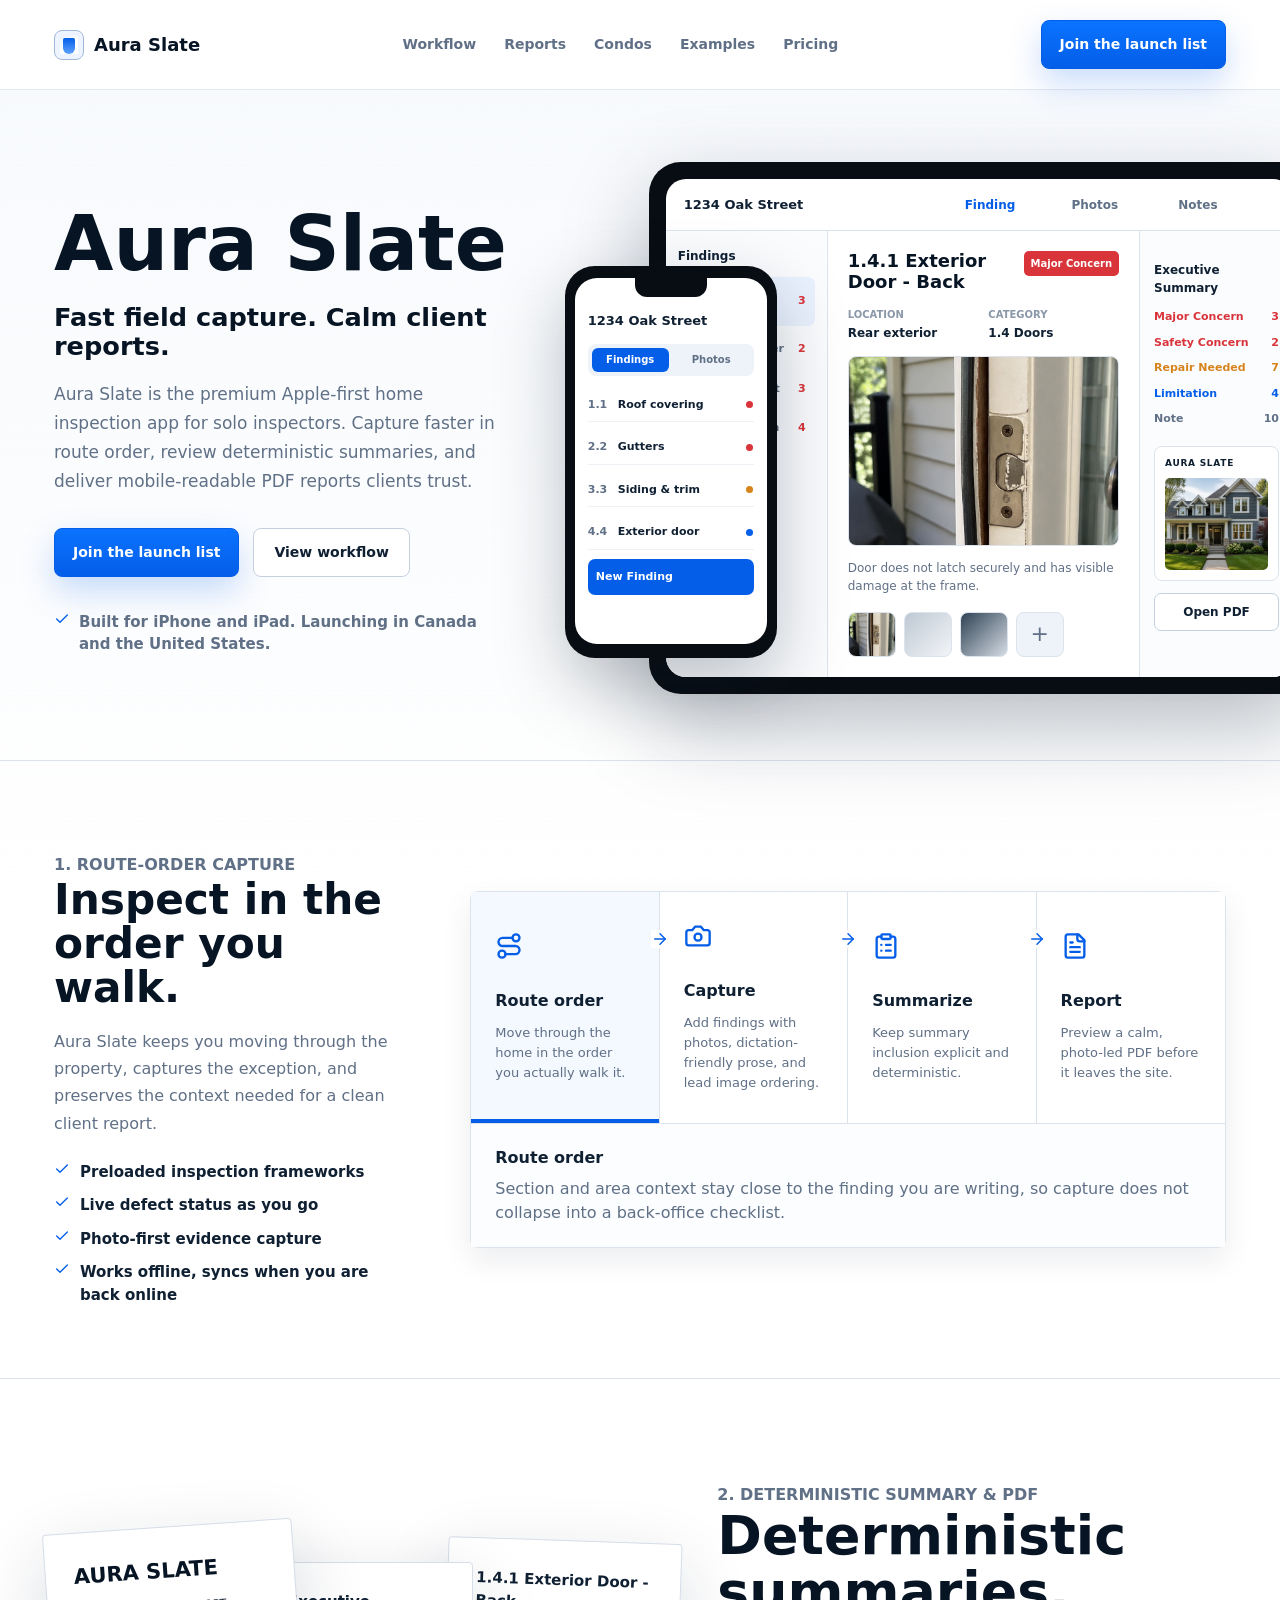
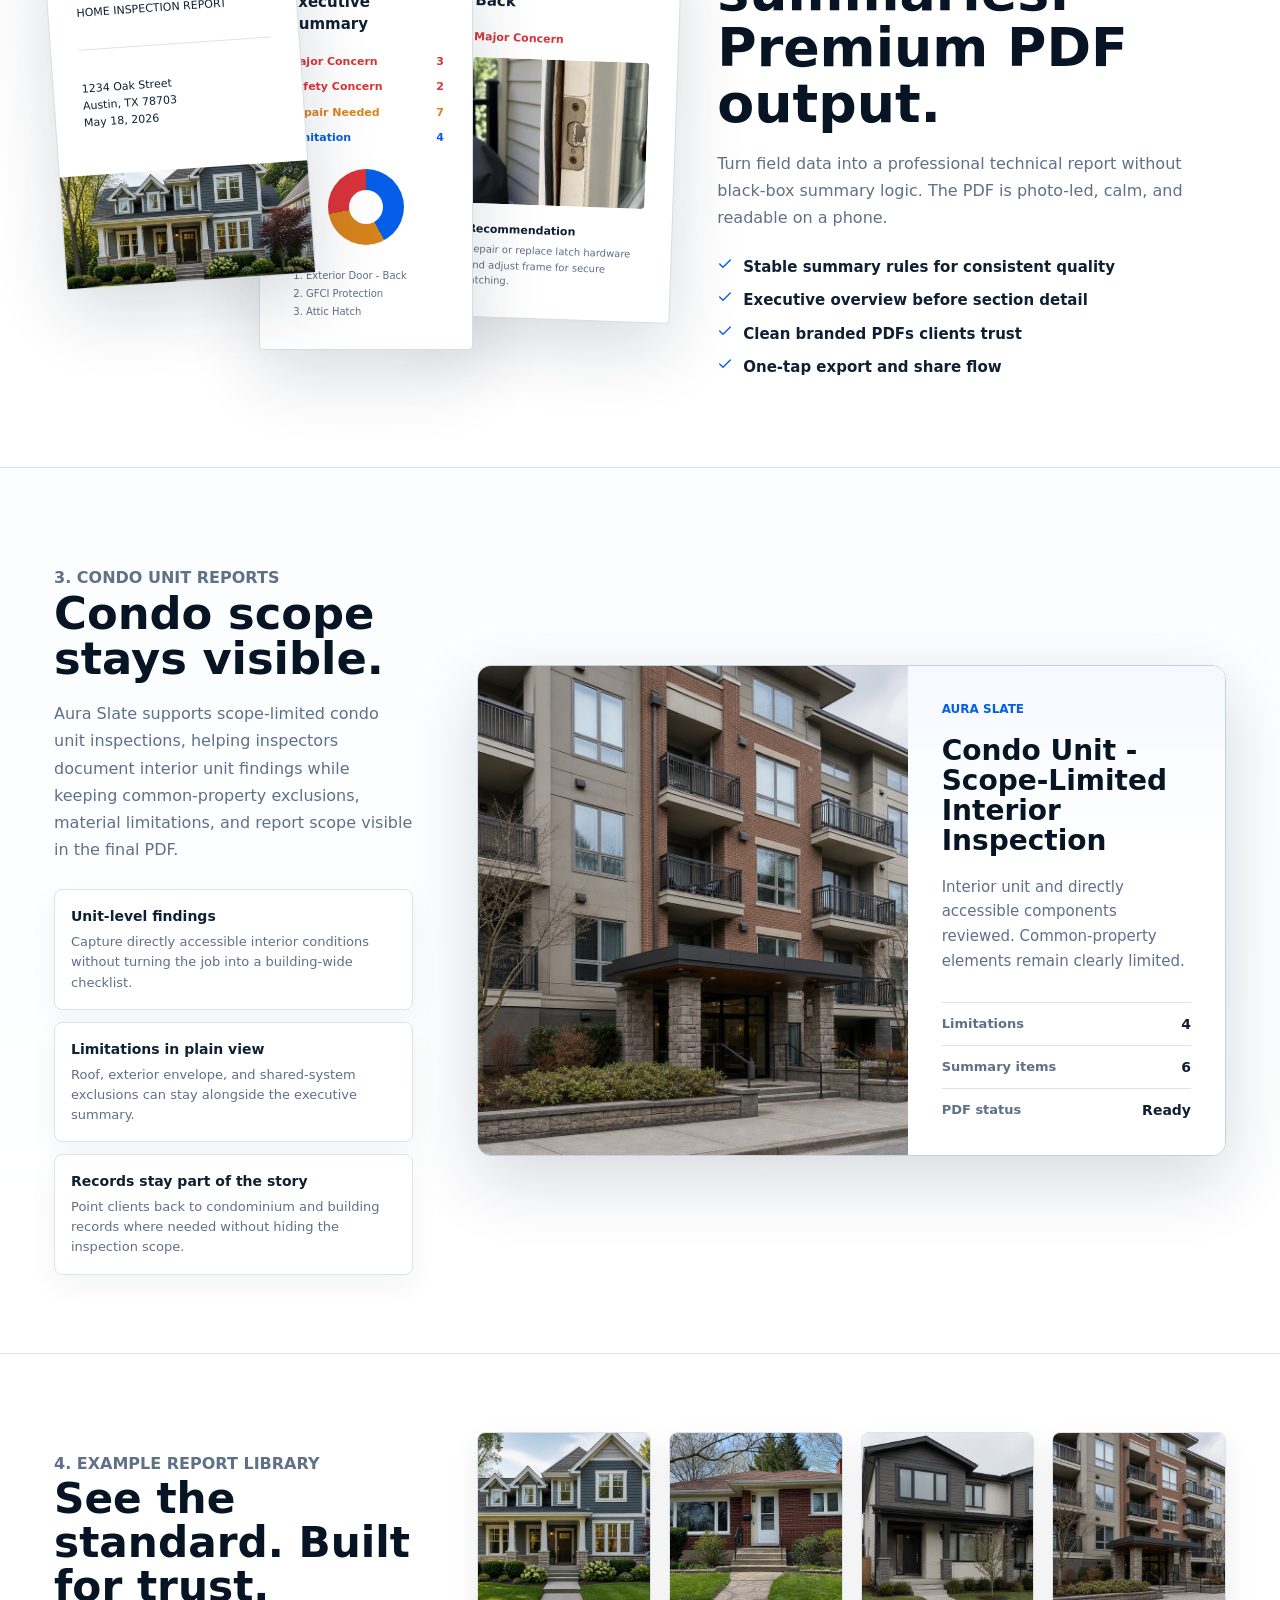
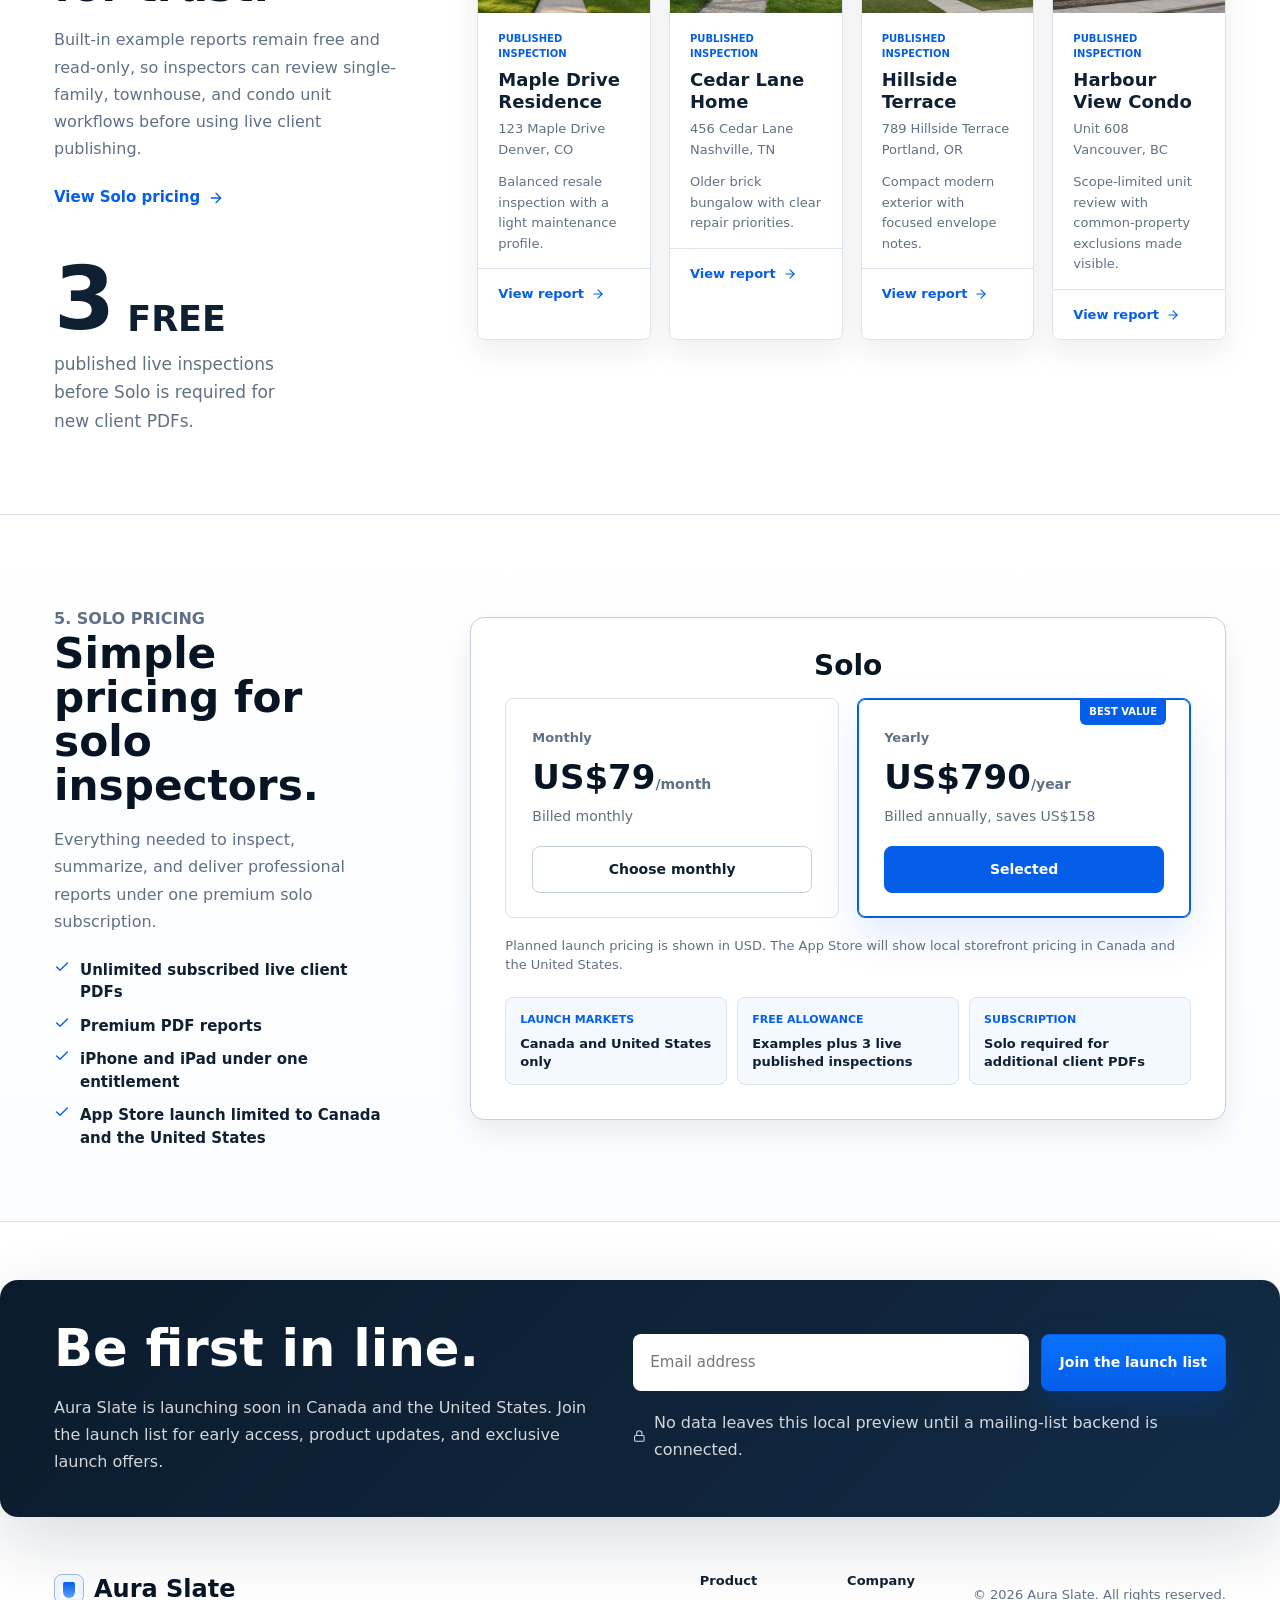
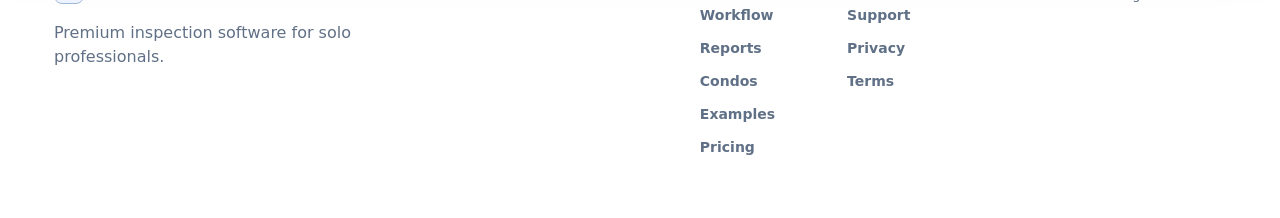
==== index.html @ 469e5887 "feat(site): publish Aura Slate public pages - Publish the product landing page and public support, p" ====
<!doctype html>
<html lang="en">
  <head>
    <meta charset="UTF-8" />
    <meta name="viewport" content="width=device-width, initial-scale=1.0" />
    <meta
      name="description"
      content="Aura Slate is an Apple-first home inspection app for fast field capture, deterministic summaries, and premium client PDF reports."
    />
    <link rel="icon" type="image/svg+xml" href="./favicon.svg" />
    <title>Aura Slate | Field Capture and Client Reports</title>
    <script type="module" crossorigin src="./assets/index-DC9SUpi2.js"></script>
    <link rel="stylesheet" crossorigin href="./assets/index-CE8xhYiS.css">
  </head>
  <body>
    <div id="root"></div>
  </body>
</html>
---- assets/index-CE8xhYiS.css ----
:root{color-scheme:light;--ink: #102033;--ink-strong: #061424;--muted: #607086;--quiet: #8a97a8;--line: #dce3ed;--line-strong: #c5d0df;--paper: #ffffff;--paper-soft: #f8fafc;--paper-blue: #f4f8ff;--blue: #045ee8;--blue-dark: #034bb9;--red: #d9343a;--amber: #d7831c;--green: #1f8d5a;--shadow-sm: 0 12px 30px rgba(13, 31, 54, .08);--shadow-md: 0 24px 70px rgba(13, 31, 54, .16);--radius-sm: 8px;--radius-md: 14px;--radius-lg: 22px;--max: 1280px}*{box-sizing:border-box}html{scroll-behavior:smooth}body{margin:0;background:var(--paper);color:var(--ink);font-family:Inter,ui-sans-serif,system-ui,-apple-system,BlinkMacSystemFont,Segoe UI,sans-serif;font-size:16px;line-height:1.5;letter-spacing:0}button,input{font:inherit;letter-spacing:0}button{cursor:pointer}img{display:block;max-width:100%}.site-shell{min-height:100vh;overflow-x:hidden}.site-header{position:sticky;top:0;z-index:20;display:grid;grid-template-columns:auto 1fr auto;align-items:center;gap:28px;max-width:var(--max);margin:0 auto;padding:20px clamp(20px,5vw,54px);background:#ffffffeb;border-bottom:1px solid rgba(220,227,237,.8);-webkit-backdrop-filter:blur(18px);backdrop-filter:blur(18px)}.brand-lockup{display:inline-flex;align-items:center;gap:10px;color:var(--ink-strong);font-size:18px;font-weight:760;text-decoration:none;white-space:nowrap}.brand-mark{position:relative;display:inline-grid;width:30px;height:30px;place-items:center;border:1px solid #9fb7d8;border-radius:8px;background:linear-gradient(140deg,#045ee824,#fff0 52%),var(--paper);box-shadow:inset 0 0 0 5px #edf4ff}.brand-mark span{width:12px;height:16px;border-radius:2px 2px 7px 7px;background:linear-gradient(180deg,var(--blue),#5ea1ff);transform:translateY(1px)}.desktop-nav{display:flex;justify-content:center;gap:4px}.desktop-nav button,.footer-links button,.footer-links a{border:0;background:transparent;color:var(--muted);font-size:14px;font-weight:650;padding:10px 12px;text-decoration:none}.desktop-nav button:hover,.footer-links button:hover,.footer-links a:hover{color:var(--blue)}.header-cta,.primary-button,.launch-form button{border:1px solid var(--blue);border-radius:8px;background:linear-gradient(180deg,#0a73ff,var(--blue));color:#fff;font-size:14px;font-weight:760;padding:13px 18px;box-shadow:0 14px 34px #045ee838}.header-cta:hover,.primary-button:hover,.launch-form button:hover{background:linear-gradient(180deg,#0869ed,var(--blue-dark))}.mobile-menu-button{display:none;align-items:center;justify-content:center;width:42px;height:42px;border:1px solid var(--line);border-radius:8px;background:var(--paper);color:var(--ink)}.mobile-nav{position:sticky;top:76px;z-index:19;display:none;padding:10px 20px 18px;background:#fffffff5;border-bottom:1px solid var(--line);-webkit-backdrop-filter:blur(18px);backdrop-filter:blur(18px)}.mobile-nav button{display:flex;width:100%;align-items:center;justify-content:space-between;border:0;background:transparent;color:var(--ink);font-size:16px;font-weight:700;padding:14px 4px}main{background:linear-gradient(180deg,#f5f8fccc,#fff0 18%),var(--paper)}.hero-section{display:grid;grid-template-columns:minmax(0,.82fr) minmax(520px,1.18fr);align-items:center;gap:clamp(28px,4vw,64px);min-height:auto;max-width:var(--max);margin:0 auto;padding:clamp(48px,6vw,72px) clamp(20px,5vw,54px) 58px;border-bottom:1px solid var(--line)}.hero-copy h1{margin:0;color:var(--ink-strong);font-size:clamp(64px,6vw,108px);line-height:.95;font-weight:800}.hero-line{margin:22px 0 0;color:var(--ink-strong);font-size:clamp(22px,2vw,32px);line-height:1.12;font-weight:720}.hero-body{max-width:560px;margin:20px 0 0;color:var(--muted);font-size:clamp(17px,1.25vw,19px);line-height:1.7}.hero-actions{display:flex;flex-wrap:wrap;gap:14px;margin:32px 0 0}.secondary-button{border:1px solid var(--line-strong);border-radius:8px;background:var(--paper);color:var(--ink);font-size:14px;font-weight:760;padding:13px 20px}.secondary-button:hover{border-color:var(--blue);color:var(--blue)}.support-line{display:flex;align-items:flex-start;gap:9px;margin:34px 0 0;color:var(--muted);font-size:15px;font-weight:650}.support-line svg,.check-list svg{color:var(--blue);flex:0 0 auto}.device-stage{position:relative;min-height:540px}.tablet-frame{position:absolute;inset:0 0 auto 84px;width:min(720px,100%);padding:17px;border-radius:32px;background:#080d13;box-shadow:0 32px 86px #07162747}.tablet-screen{height:498px;overflow:hidden;border-radius:20px;background:var(--paper)}.tablet-toolbar{display:grid;grid-template-columns:1.4fr repeat(3,.5fr);align-items:center;gap:10px;height:52px;padding:0 18px;border-bottom:1px solid var(--line);color:var(--muted);font-size:12px;font-weight:700}.tablet-toolbar strong{color:var(--ink);font-size:13px}.tablet-toolbar span:first-of-type{color:var(--blue)}.tablet-grid{display:grid;grid-template-columns:162px minmax(0,1fr) 154px;min-height:446px}.tablet-sidebar{padding:16px 12px;border-right:1px solid var(--line);background:#fbfcfe}.tablet-sidebar>span,.summary-pane h3{display:block;margin-bottom:12px;color:var(--ink);font-size:12px;font-weight:800}.tablet-sidebar p{display:flex;align-items:center;justify-content:space-between;gap:8px;min-height:32px;margin:0 0 7px;padding:8px 9px;border-radius:7px;color:var(--muted);font-size:11px;font-weight:650}.tablet-sidebar p span{color:var(--red);font-size:11px}.tablet-sidebar .is-current{background:#eaf2ff;color:var(--blue)}.finding-pane{padding:20px}.finding-header{display:flex;align-items:flex-start;justify-content:space-between;gap:12px;margin-bottom:14px}.finding-header h2{margin:0;color:var(--ink-strong);font-size:18px;line-height:1.16}.finding-header span{border-radius:5px;background:var(--red);color:#fff;font-size:10px;font-weight:800;padding:5px 7px;white-space:nowrap}.finding-pane dl{display:grid;grid-template-columns:repeat(2,1fr);gap:10px;margin:0 0 14px}.finding-pane dt{color:var(--quiet);font-size:10px;font-weight:750;text-transform:uppercase}.finding-pane dd{margin:2px 0 0;color:var(--ink);font-size:12px;font-weight:650}.finding-pane img{width:100%;height:190px;object-fit:cover;object-position:52% 45%;border-radius:8px;border:1px solid var(--line)}.finding-pane>p{margin:13px 0 0;color:var(--muted);font-size:12px;line-height:1.55}.photo-strip{display:grid;grid-template-columns:repeat(4,48px);gap:8px;margin-top:16px}.photo-strip span,.photo-strip button{height:45px;border:1px solid var(--line);border-radius:8px;background:#eef3f9}.photo-strip .photo-thumb{background-position:center;background-size:cover}.photo-strip span:nth-child(2){background:linear-gradient(135deg,#bec9d4,#f2f4f7)}.photo-strip span:nth-child(3){background:linear-gradient(135deg,#2f4253,#d5dce5)}.photo-strip .add-photo{display:grid;place-items:center;color:var(--muted);font-size:22px;line-height:1}.summary-pane{padding:18px 14px;border-left:1px solid var(--line);background:#fbfcfe}.summary-pane p{display:flex;justify-content:space-between;margin:0 0 9px;font-size:11px;font-weight:750}.danger{color:var(--red)}.warn{color:var(--amber)}.info{color:var(--blue)}.quiet{color:var(--muted)}.mini-report{margin-top:18px;padding:10px;border:1px solid var(--line);border-radius:8px;background:var(--paper)}.mini-report span{display:block;margin-bottom:8px;color:var(--ink);font-size:9px;font-weight:850;letter-spacing:.08em}.mini-report img{height:92px;width:100%;object-fit:cover;border-radius:5px}.summary-pane .mock-button{display:block;width:100%;margin-top:12px;border:1px solid var(--line-strong);border-radius:7px;background:var(--paper);color:var(--ink);font-size:12px;font-weight:750;padding:9px 10px;text-align:center}.phone-frame{position:absolute;left:0;top:104px;width:212px;padding:12px 10px 14px;border-radius:30px;background:#080d13;box-shadow:0 26px 70px #07162742}.phone-notch{position:absolute;top:11px;left:50%;width:72px;height:20px;transform:translate(-50%);border-radius:0 0 12px 12px;background:#080d13}.phone-screen{min-height:366px;overflow:hidden;border-radius:22px;background:var(--paper);padding:33px 13px 13px}.phone-screen strong{display:block;margin-bottom:13px;color:var(--ink);font-size:13px}.segmented{display:grid;grid-template-columns:1fr 1fr;gap:4px;margin-bottom:13px;padding:4px;border-radius:8px;background:#eef3f9}.segmented span{border-radius:6px;color:var(--muted);font-size:10px;font-weight:760;line-height:24px;text-align:center}.segmented .active{background:var(--blue);color:#fff}.phone-screen p{display:grid;grid-template-columns:25px 1fr 8px;align-items:center;gap:5px;margin:0 0 9px;padding:8px 0;border-bottom:1px solid #eef2f7;color:var(--ink);font-size:11px;font-weight:680}.phone-screen p span{color:var(--muted)}.phone-screen p i{width:7px;height:7px;border-radius:50%;background:var(--red)}.phone-screen p:nth-of-type(3) i{background:var(--amber)}.phone-screen p:nth-of-type(4) i{background:var(--blue)}.phone-screen .mock-button{display:block;width:100%;margin-top:6px;border:0;border-radius:7px;background:var(--blue);color:#fff;font-size:11px;font-weight:800;padding:10px 8px}.section-band,.report-section,.pricing-section,.launch-section,.site-footer{max-width:var(--max);margin:0 auto;padding-right:clamp(20px,5vw,54px);padding-left:clamp(20px,5vw,54px)}.section-band,.report-section,.pricing-section{border-bottom:1px solid var(--line)}.workflow-section,.pricing-section{display:grid;grid-template-columns:minmax(280px,.62fr) minmax(0,1.38fr);gap:clamp(34px,6vw,86px);align-items:center;padding-top:72px;padding-bottom:72px}.section-index{margin:0 0 14px;color:var(--blue);font-size:13px;font-weight:850}.section-copy h2,.examples-intro h2,.launch-section h2{margin:0;color:var(--ink-strong);font-size:clamp(32px,3.3vw,48px);line-height:1.04;font-weight:800}.report-copy h2{font-size:clamp(36px,4.2vw,58px)}.section-copy p,.examples-intro p,.launch-section p{margin:18px 0 0;color:var(--muted);font-size:16px;line-height:1.7}.check-list{display:grid;gap:11px;margin:24px 0 0;padding:0;list-style:none}.check-list li{display:flex;align-items:flex-start;gap:10px;color:var(--ink);font-size:15px;font-weight:620}.workflow-panel{border:1px solid var(--line);border-radius:8px;background:var(--paper);box-shadow:var(--shadow-sm)}.workflow-steps{display:grid;grid-template-columns:repeat(4,1fr)}.workflow-step{position:relative;min-height:196px;border:0;border-right:1px solid var(--line);background:var(--paper);color:var(--ink);padding:30px 24px;text-align:left}.workflow-step:last-child{border-right:0}.workflow-step svg{color:var(--blue)}.workflow-step span{display:block;margin-top:22px;color:var(--ink);font-size:16px;font-weight:800}.workflow-step small{display:block;margin-top:10px;color:var(--muted);font-size:13px;line-height:1.55}.workflow-step.is-active{background:var(--paper-blue);box-shadow:inset 0 -4px 0 var(--blue)}.step-arrow{position:absolute;top:38px;right:-10px;z-index:2;color:var(--quiet);background:var(--paper)}.workflow-detail{border-top:1px solid var(--line);background:#fbfdff;padding:22px 24px}.workflow-detail strong{display:block;color:var(--ink);font-size:16px;font-weight:800}.workflow-detail p{max-width:760px;margin:7px 0 0;color:var(--muted)}.report-section{display:grid;grid-template-columns:minmax(520px,1.06fr) minmax(320px,.94fr);gap:clamp(40px,7vw,92px);align-items:center;padding-top:84px;padding-bottom:88px}.report-stack{position:relative;min-height:430px}.pdf-page{position:absolute;width:250px;min-height:356px;border:1px solid #d6dde8;border-radius:4px;background:var(--paper);box-shadow:var(--shadow-md);padding:28px}.cover-page{left:0;top:20px;z-index:3;transform:rotate(-4deg)}.cover-page span{color:var(--ink-strong);font-size:21px;font-weight:850}.cover-page p,.cover-page address{color:var(--ink);font-size:11px;font-style:normal;line-height:1.55}.cover-page hr{margin:28px 0 30px;border:0;border-top:1px solid var(--line)}.cover-page img{position:absolute;right:0;bottom:0;left:0;width:100%;height:112px;object-fit:cover}.summary-page{left:205px;top:56px;z-index:2;width:214px;min-height:310px}.detail-page{left:388px;top:34px;z-index:1;width:234px;min-height:340px;transform:rotate(2deg)}.pdf-page h3{margin:0 0 18px;color:var(--ink);font-size:15px}.summary-page p{display:flex;justify-content:space-between;margin:0 0 9px;font-size:11px;font-weight:800}.chart{position:relative;width:76px;height:76px;margin:22px auto;border-radius:50%;background:conic-gradient(var(--blue) 0 42%,var(--amber) 42% 72%,var(--red) 72% 100%)}.chart:after{position:absolute;inset:21px;border-radius:50%;background:#fff;content:""}.summary-page ol{margin:0;padding-left:18px;color:var(--muted);font-size:10px;line-height:1.8}.detail-page>p{color:var(--red);font-size:11px;font-weight:800}.detail-page img{height:146px;width:100%;object-fit:cover;border-radius:4px}.detail-page h4{margin:18px 0 4px;color:var(--ink);font-size:11px}.detail-page h4+p{margin:0;color:var(--muted);font-size:10px;line-height:1.55;font-weight:500}.condo-section{display:grid;grid-template-columns:minmax(300px,.48fr) minmax(0,1fr);gap:clamp(34px,5vw,72px);align-items:center;padding-top:78px;padding-bottom:78px;background:linear-gradient(180deg,#fbfdff 0,var(--paper) 100%)}.condo-copy h2{margin:0;color:var(--ink-strong);font-size:clamp(34px,3.5vw,52px);line-height:1.02;font-weight:800}.condo-copy>p{margin:18px 0 0;color:var(--muted);font-size:16px;line-height:1.7}.scope-list{display:grid;gap:12px;margin:26px 0 0;padding:0;list-style:none}.scope-list li{border:1px solid var(--line);border-radius:8px;background:var(--paper);padding:16px;box-shadow:0 10px 28px #0d1f360d}.scope-list strong,.scope-list span{display:block}.scope-list strong{color:var(--ink);font-size:14px;font-weight:820}.scope-list span{margin-top:5px;color:var(--muted);font-size:13px;line-height:1.55}.condo-panel{display:grid;grid-template-columns:minmax(0,.92fr) minmax(300px,.68fr);min-height:410px;overflow:hidden;border:1px solid var(--line-strong);border-radius:14px;background:var(--paper);box-shadow:var(--shadow-md)}.condo-panel img{width:100%;height:100%;min-height:410px;object-fit:cover}.condo-report{display:flex;min-width:0;flex-direction:column;justify-content:space-between;padding:34px;background:linear-gradient(180deg,#f4f8ffe6,#fff0 40%),var(--paper)}.condo-report>span{color:var(--blue);font-size:12px;font-weight:850}.condo-report h3{max-width:360px;margin:18px 0 0;color:var(--ink-strong);font-size:28px;line-height:1.08;font-weight:820}.condo-report p{margin:18px 0 0;color:var(--muted);font-size:15px;line-height:1.65}.condo-report dl{display:grid;gap:10px;margin:28px 0 0}.condo-report dl div{display:flex;align-items:center;justify-content:space-between;gap:18px;border-top:1px solid var(--line);padding-top:11px}.condo-report dt,.condo-report dd{margin:0}.condo-report dt{color:var(--muted);font-size:13px;font-weight:720}.condo-report dd{color:var(--ink);font-size:14px;font-weight:840}.examples-section{display:grid;grid-template-columns:minmax(250px,.48fr) minmax(0,1fr);gap:clamp(34px,5vw,64px);align-items:start;padding-top:78px;padding-bottom:78px}.link-button{display:inline-flex;align-items:center;gap:8px;margin-top:24px;border:0;background:transparent;color:var(--blue);font-size:15px;font-weight:800;padding:0}.free-count{display:grid;grid-template-columns:auto 1fr;gap:6px 12px;align-items:end;margin-top:54px;color:var(--ink)}.free-count strong{font-size:88px;line-height:.82;font-weight:820}.free-count span{font-size:35px;line-height:.9;font-weight:820}.free-count p{grid-column:1 / -1;max-width:260px;margin:8px 0 0;color:var(--muted);font-size:17px}.example-grid{display:grid;grid-template-columns:repeat(4,minmax(0,1fr));gap:18px}.example-card{border:1px solid var(--line);border-radius:8px;background:var(--paper);box-shadow:var(--shadow-sm);overflow:hidden}.example-card img{width:100%;height:180px;object-fit:cover}.example-card p{margin:18px 20px 8px;color:var(--blue);font-size:10px;font-weight:850}.example-card h3{margin:0 20px 6px;color:var(--ink);font-size:18px;line-height:1.24}.example-card address,.example-card span{display:block;margin:0 20px;color:var(--muted);font-size:13px;font-style:normal;line-height:1.58}.example-card span{min-height:62px;margin-top:12px}.example-card button{display:flex;align-items:center;gap:7px;width:100%;margin-top:14px;border:0;border-top:1px solid var(--line);background:var(--paper);color:var(--blue);font-size:13px;font-weight:800;padding:15px 20px}.pricing-section{background:linear-gradient(180deg,var(--paper) 0,#fbfdff 100%)}.pricing-panel{border:1px solid var(--line-strong);border-radius:14px;background:var(--paper);box-shadow:var(--shadow-sm);padding:34px}.pricing-panel h3{margin:0 0 18px;color:var(--ink-strong);font-size:28px;line-height:1;text-align:center}.plans{display:grid;grid-template-columns:repeat(2,1fr);gap:18px}.plan-card{position:relative;min-height:220px;border:1px solid var(--line);border-radius:8px;background:var(--paper);color:var(--ink);padding:26px 26px 86px;text-align:left}.plan-card.is-selected{border-color:var(--blue);box-shadow:inset 0 0 0 1px var(--blue),0 18px 44px #045ee81f}.plan-card>span:not(.plan-flag){display:block;color:var(--muted);font-size:13px;font-weight:770}.plan-card strong{display:block;margin-top:12px;color:var(--ink-strong);font-size:34px;line-height:1}.plan-card small{color:var(--muted);font-size:14px;font-weight:650}.plan-card p{margin:12px 0 0;color:var(--muted);font-size:14px}.plan-card em{position:absolute;right:26px;bottom:24px;left:26px;display:block;border:1px solid var(--line-strong);border-radius:8px;color:var(--ink);font-style:normal;font-size:14px;font-weight:800;padding:12px;text-align:center}.plan-card.is-selected em{border-color:var(--blue);background:var(--blue);color:#fff}.plan-flag{position:absolute;top:-1px;right:24px;border-radius:0 0 6px 6px;background:var(--blue);color:#fff;font-size:10px;font-weight:850;padding:6px 9px;text-transform:uppercase}.pricing-note{margin:18px 0 0;color:var(--muted);font-size:13px}.availability-summary{display:grid;grid-template-columns:repeat(3,minmax(0,1fr));gap:10px;margin:22px 0 0}.availability-summary div{min-width:0;border:1px solid var(--line);border-radius:8px;background:var(--paper-blue);padding:14px}.availability-summary dt{color:var(--blue);font-size:11px;font-weight:850;text-transform:uppercase}.availability-summary dd{margin:7px 0 0;color:var(--ink);font-size:13px;font-weight:700;line-height:1.35}.launch-section{display:grid;grid-template-columns:minmax(0,.9fr) minmax(360px,1fr);gap:46px;align-items:center;margin-top:58px;padding-top:42px;padding-bottom:42px;border-radius:18px;background:linear-gradient(135deg,#0b1b2d,#122b45);color:#fff;box-shadow:var(--shadow-md)}.launch-section h2,.launch-section p{color:#fff}.launch-section h2{font-size:clamp(42px,4vw,62px)}.launch-section p{max-width:560px;opacity:.82}.launch-form label{position:absolute;width:1px;height:1px;overflow:hidden;clip:rect(0,0,0,0);white-space:nowrap}.form-row{display:grid;grid-template-columns:minmax(0,1fr) auto;gap:12px}.form-row input{min-width:0;border:1px solid rgba(255,255,255,.28);border-radius:8px;background:#fff;color:var(--ink);font-size:15px;padding:16px}.privacy-line{display:flex;align-items:center;gap:8px;margin:14px 0 0;color:#ffffffc7;font-size:13px}.site-footer{display:grid;grid-template-columns:1fr auto auto;gap:58px;align-items:start;padding-top:54px;padding-bottom:54px}.footer-brand{font-size:24px}.site-footer p{max-width:330px;margin:14px 0 0;color:var(--muted)}.footer-links{display:flex;gap:72px}.footer-links h3{margin:0 0 8px;color:var(--ink);font-size:13px}.footer-links button,.footer-links a{display:block;padding:6px 0;text-align:left}.footer-links span{display:block;color:var(--muted);font-size:14px;font-weight:650;padding:6px 0}.copyright{color:var(--quiet);font-size:13px}@media(max-width:1100px){.site-header{grid-template-columns:auto 1fr auto}.desktop-nav{justify-content:flex-end}.hero-section,.report-section{grid-template-columns:1fr}.hero-section{min-height:auto}.device-stage{min-height:600px;max-width:820px}.tablet-frame{left:80px}.report-stack{min-height:430px}.condo-section,.examples-section,.pricing-section,.workflow-section{grid-template-columns:1fr}.example-grid{grid-template-columns:repeat(2,minmax(0,1fr))}}@media(max-width:860px){.site-header{grid-template-columns:auto 1fr auto;gap:12px;padding-top:14px;padding-bottom:14px}.desktop-nav,.header-cta{display:none}.mobile-menu-button{display:inline-flex;justify-self:end}.mobile-nav{display:block}.hero-section{padding-top:42px;padding-bottom:46px}.hero-copy h1{font-size:clamp(48px,14vw,62px);line-height:.98}.hero-line{font-size:clamp(22px,6vw,28px)}.hero-body{font-size:16px}.device-stage{min-height:520px;transform:translate(-12px)}.tablet-frame{left:56px;width:690px;transform:scale(.82);transform-origin:top left}.phone-frame{top:92px;transform:scale(.9);transform-origin:top left}.workflow-steps,.example-grid,.plans,.availability-summary,.launch-section,.site-footer{grid-template-columns:1fr}.condo-panel{grid-template-columns:1fr;min-height:0}.condo-panel img{height:260px;min-height:260px}.workflow-step{min-height:0;border-right:0;border-bottom:1px solid var(--line);padding:24px}.workflow-step:last-child{border-bottom:0}.step-arrow{display:none}.report-stack{min-height:500px;transform:scale(.9);transform-origin:top left}.launch-section{border-radius:0;margin-top:0}}@media(max-width:620px){.hero-actions,.form-row{grid-template-columns:1fr}.primary-button,.secondary-button,.launch-form button{width:100%}.device-stage{min-height:430px}.tablet-frame{left:34px;width:660px;transform:scale(.55)}.phone-frame{top:76px;transform:scale(.68)}.report-stack{min-height:372px;transform:scale(.68)}.pdf-page{width:240px}.summary-page{left:190px}.detail-page{left:360px}.free-count strong{font-size:72px}.free-count span{font-size:30px}}@media(prefers-reduced-motion:reduce){html{scroll-behavior:auto}*,*:before,*:after{scroll-behavior:auto!important;transition-duration:.01ms!important;animation-duration:.01ms!important}}
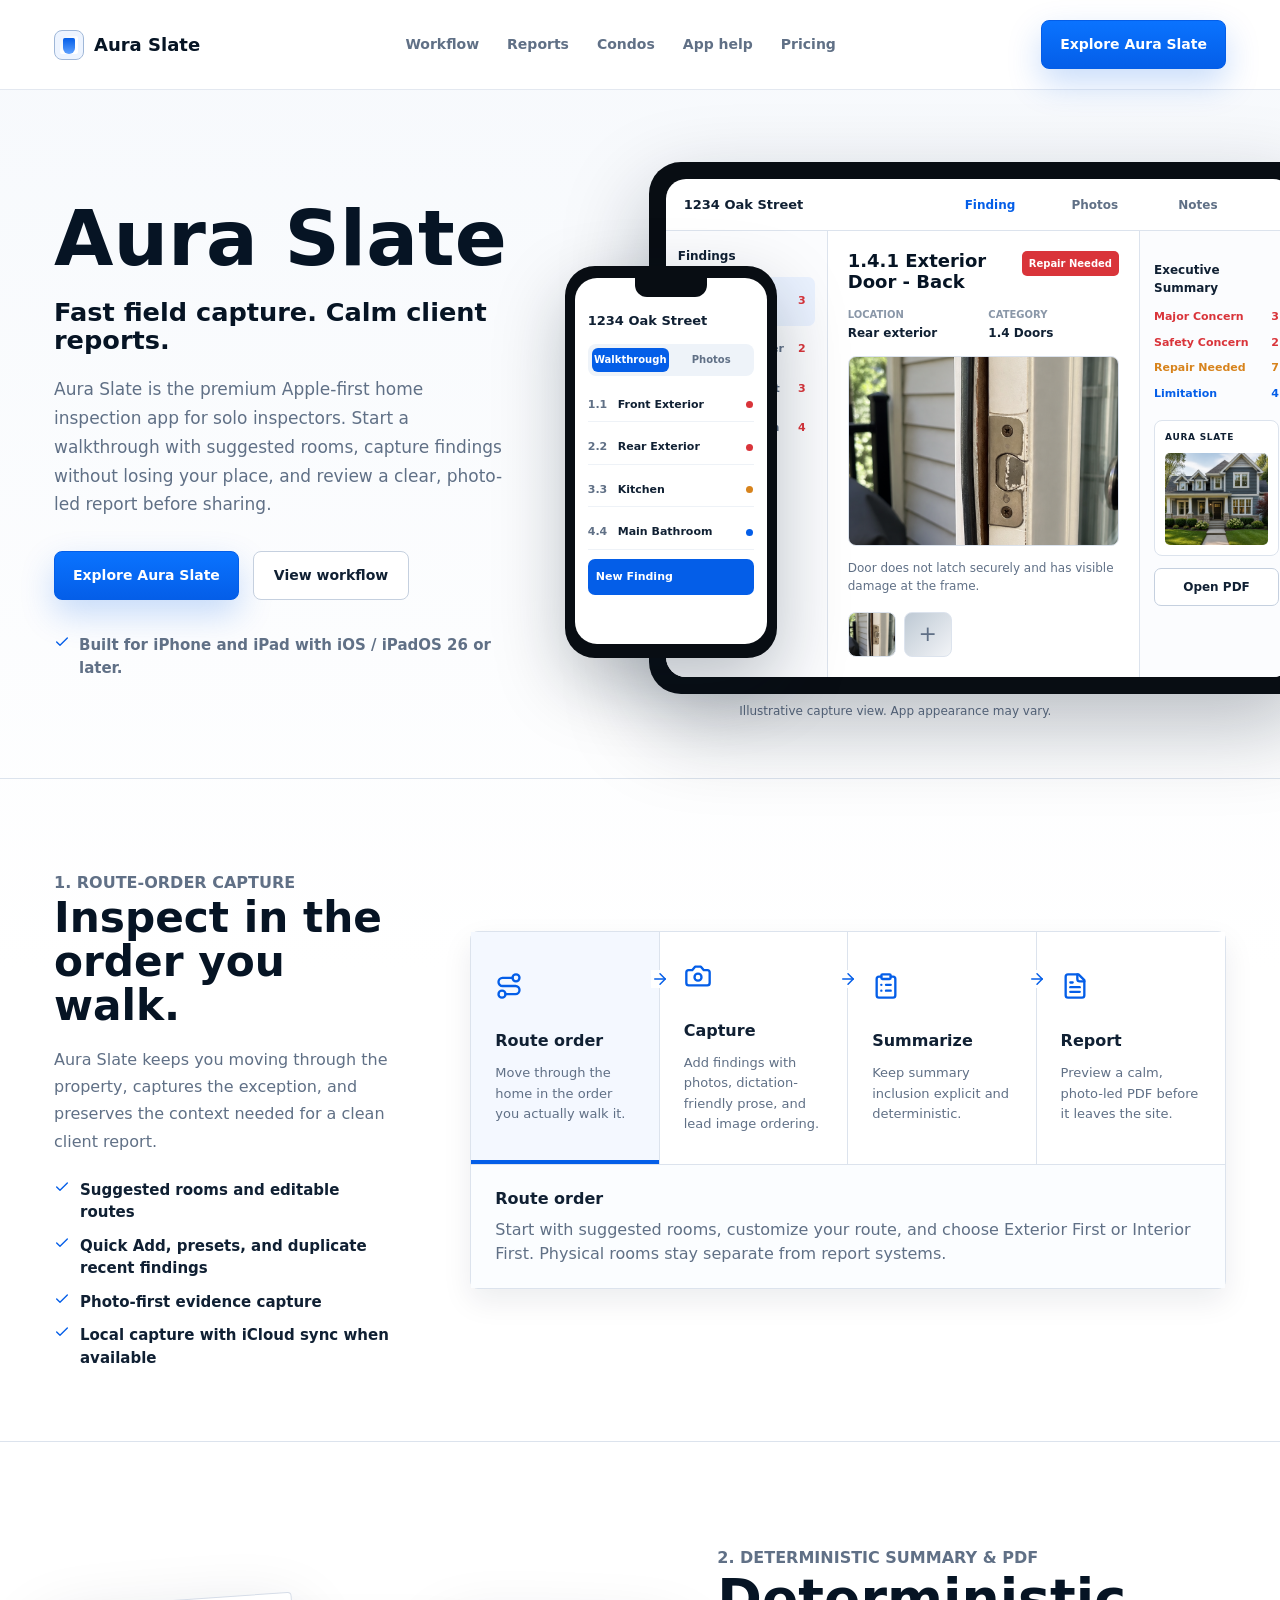
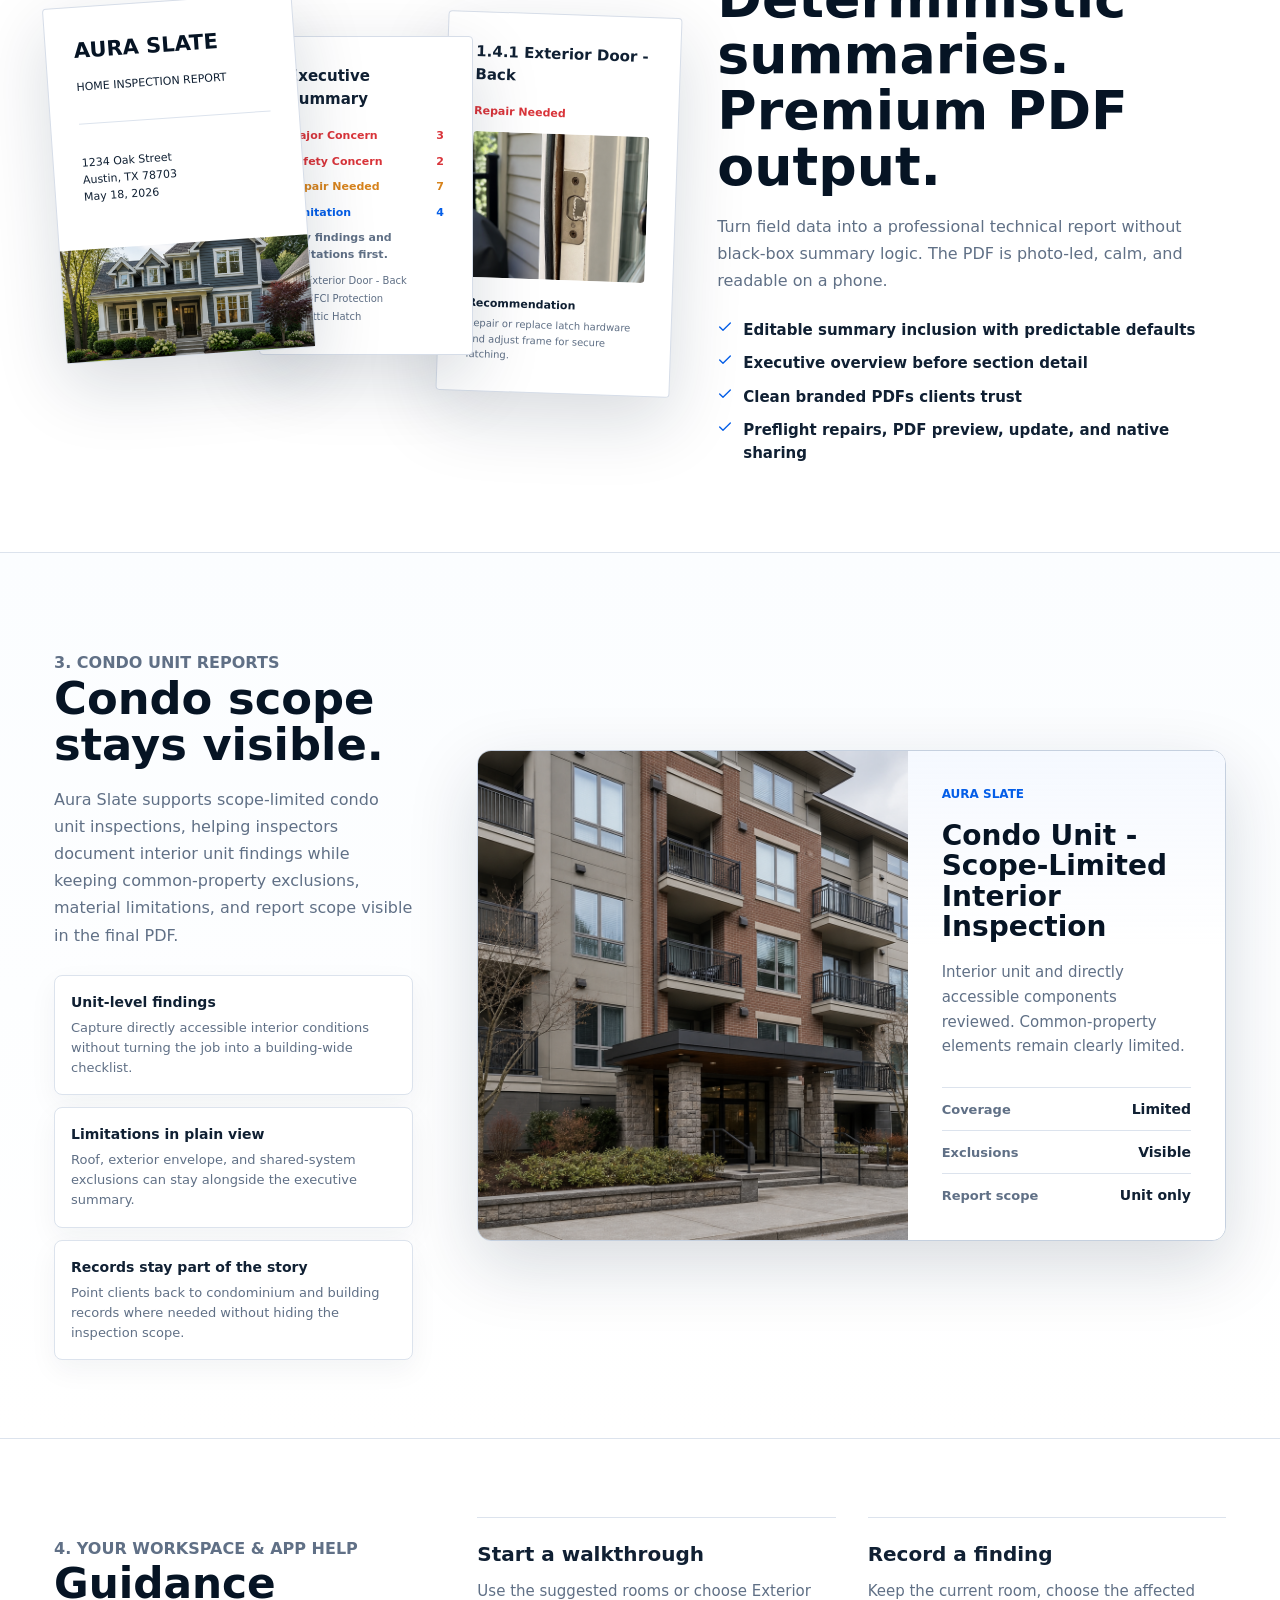
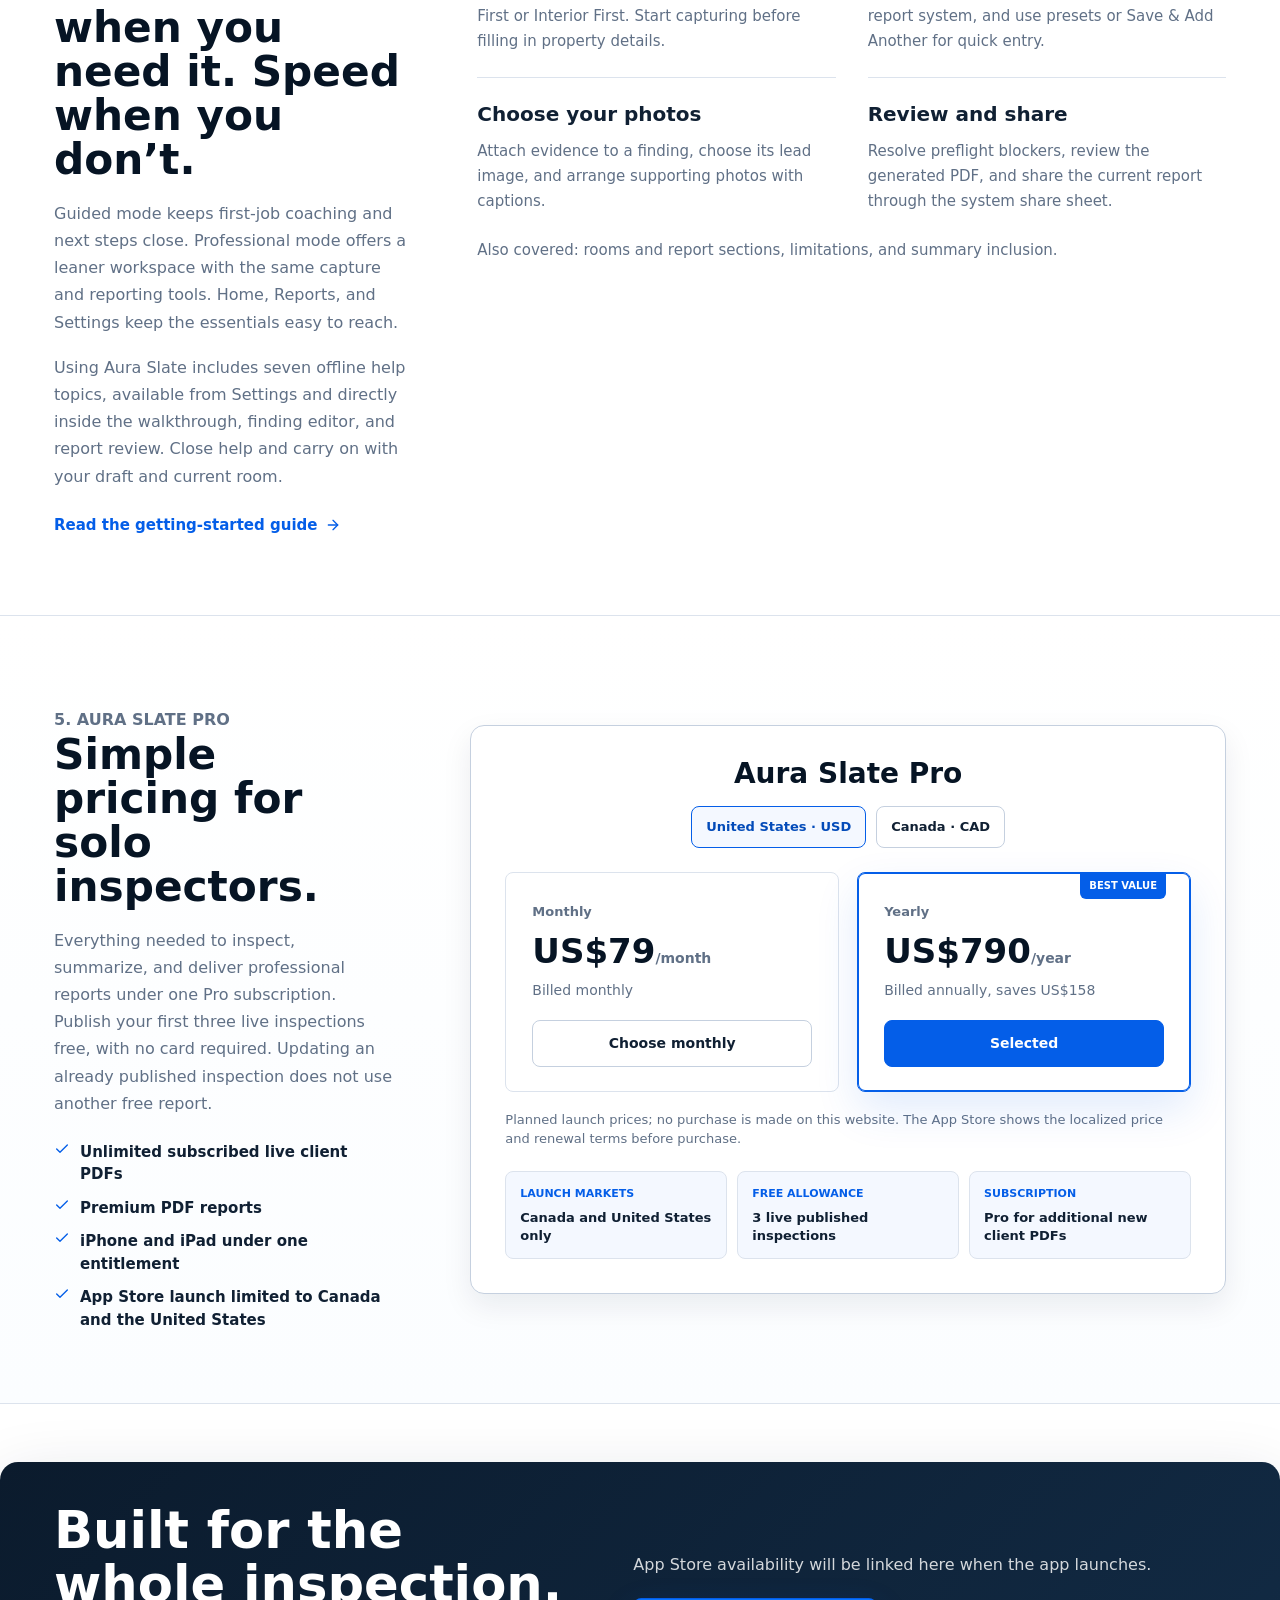
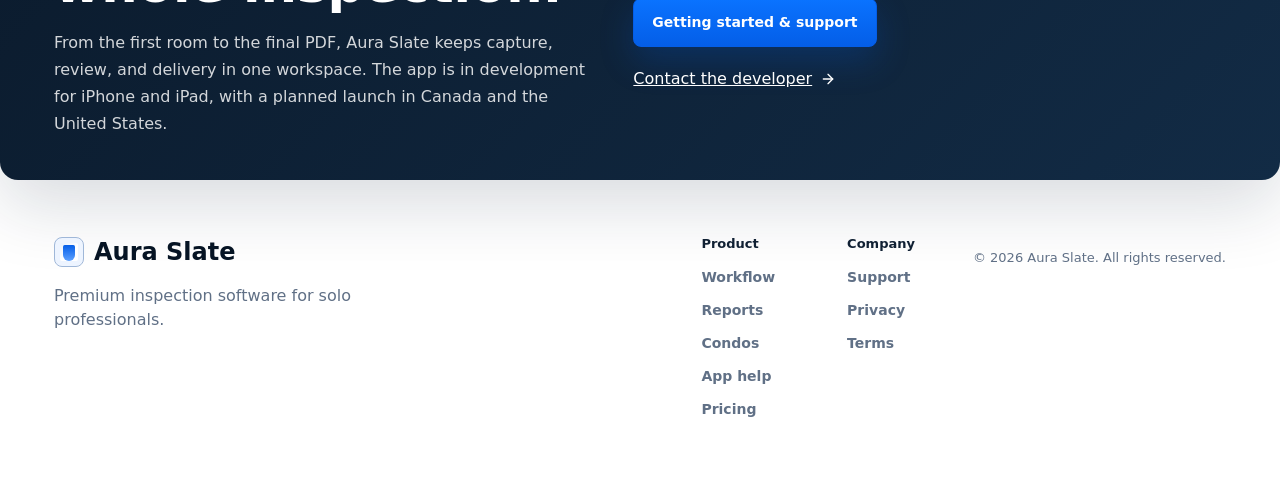
==== commit 85a79ace: "feat(website): publish current Aura Slate product site - Align the public site with implemented walk" ====
--- a/index.html
+++ b/index.html
@@ -5,12 +5,24 @@
     <meta name="viewport" content="width=device-width, initial-scale=1.0" />
     <meta
       name="description"
-      content="Aura Slate is an Apple-first home inspection app for fast field capture, deterministic summaries, and premium client PDF reports."
+      content="Aura Slate for iPhone and iPad: room-based walkthroughs, fast finding capture, deterministic summaries, and photo-led client PDF reports."
     />
+    <meta name="robots" content="index, follow" />
+    <meta name="theme-color" content="#ffffff" />
+    <link rel="canonical" href="https://jorrian.github.io/aura-slate/" />
     <link rel="icon" type="image/svg+xml" href="./favicon.svg" />
+    <meta property="og:type" content="website" />
+    <meta property="og:site_name" content="Aura Slate" />
+    <meta property="og:title" content="Aura Slate | Field Capture and Client Reports" />
+    <meta
+      property="og:description"
+      content="Aura Slate for iPhone and iPad: room-based walkthroughs, fast finding capture, deterministic summaries, and photo-led client PDF reports."
+    />
+    <meta property="og:url" content="https://jorrian.github.io/aura-slate/" />
+    <meta name="twitter:card" content="summary" />
     <title>Aura Slate | Field Capture and Client Reports</title>
-    <script type="module" crossorigin src="./assets/index-DC9SUpi2.js"></script>
-    <link rel="stylesheet" crossorigin href="./assets/index-CE8xhYiS.css">
+    <script type="module" crossorigin src="./assets/index-BN5DWXLH.js"></script>
+    <link rel="stylesheet" crossorigin href="./assets/index-DhAiveDT.css">
   </head>
   <body>
     <div id="root"></div>
--- a/assets/index-DhAiveDT.css
+++ b/assets/index-DhAiveDT.css
@@ -0,0 +1 @@
+:root{color-scheme:light;--ink: #102033;--ink-strong: #061424;--muted: #607086;--quiet: #8a97a8;--line: #dce3ed;--line-strong: #c5d0df;--paper: #ffffff;--paper-soft: #f8fafc;--paper-blue: #f4f8ff;--blue: #045ee8;--blue-dark: #034bb9;--red: #d9343a;--amber: #d7831c;--green: #1f8d5a;--shadow-sm: 0 12px 30px rgba(13, 31, 54, .08);--shadow-md: 0 24px 70px rgba(13, 31, 54, .16);--radius-sm: 8px;--radius-md: 14px;--radius-lg: 22px;--max: 1280px}*{box-sizing:border-box}html{scroll-behavior:smooth}body{margin:0;background:var(--paper);color:var(--ink);font-family:Inter,ui-sans-serif,system-ui,-apple-system,BlinkMacSystemFont,Segoe UI,sans-serif;font-size:16px;line-height:1.5;letter-spacing:0}button,input,select{font:inherit;letter-spacing:0}button{cursor:pointer}a:focus-visible,button:focus-visible,input:focus-visible,select:focus-visible{outline:3px solid #ffbf47;outline-offset:3px}img{display:block;max-width:100%}.site-shell{min-height:100vh;overflow-x:hidden}.skip-link{position:fixed;top:10px;left:10px;z-index:100;padding:10px 14px;border-radius:8px;background:var(--ink-strong);color:#fff;font-weight:750;text-decoration:none;transform:translateY(-150%)}.skip-link:focus{transform:translateY(0)}.site-header{position:sticky;top:0;z-index:20;display:grid;grid-template-columns:auto 1fr auto;align-items:center;gap:28px;max-width:var(--max);margin:0 auto;padding:20px clamp(20px,5vw,54px);background:#ffffffeb;border-bottom:1px solid rgba(220,227,237,.8);-webkit-backdrop-filter:blur(18px);backdrop-filter:blur(18px)}.brand-lockup{display:inline-flex;align-items:center;gap:10px;color:var(--ink-strong);font-size:18px;font-weight:760;text-decoration:none;white-space:nowrap}.brand-mark{position:relative;display:inline-grid;width:30px;height:30px;place-items:center;border:1px solid #9fb7d8;border-radius:8px;background:linear-gradient(140deg,#045ee824,#fff0 52%),var(--paper);box-shadow:inset 0 0 0 5px #edf4ff}.brand-mark span{width:12px;height:16px;border-radius:2px 2px 7px 7px;background:linear-gradient(180deg,var(--blue),#5ea1ff);transform:translateY(1px)}.desktop-nav{display:flex;justify-content:center;gap:4px}.desktop-nav a,.footer-links a{border:0;background:transparent;color:var(--muted);font-size:14px;font-weight:650;padding:10px 12px;text-decoration:none}.desktop-nav a:hover,.footer-links a:hover{color:var(--blue)}.header-cta,.primary-button,.launch-form button{border:1px solid var(--blue);border-radius:8px;background:linear-gradient(180deg,#0a73ff,var(--blue));color:#fff;font-size:14px;font-weight:760;padding:13px 18px;box-shadow:0 14px 34px #045ee838;text-align:center;text-decoration:none}.header-cta:hover,.primary-button:hover,.launch-form button:hover{background:linear-gradient(180deg,#0869ed,var(--blue-dark))}.mobile-menu-button{display:none;align-items:center;justify-content:center;width:42px;height:42px;border:1px solid var(--line);border-radius:8px;background:var(--paper);color:var(--ink)}.mobile-nav{position:sticky;top:76px;z-index:19;display:none;padding:10px 20px 18px;background:#fffffff5;border-bottom:1px solid var(--line);-webkit-backdrop-filter:blur(18px);backdrop-filter:blur(18px)}.mobile-nav a{display:flex;width:100%;align-items:center;justify-content:space-between;border:0;background:transparent;color:var(--ink);font-size:16px;font-weight:700;padding:14px 4px;text-decoration:none}main{background:linear-gradient(180deg,#f5f8fccc,#fff0 18%),var(--paper)}section[id]{scroll-margin-top:96px}.hero-section{display:grid;grid-template-columns:minmax(0,.82fr) minmax(520px,1.18fr);align-items:center;gap:clamp(28px,4vw,64px);min-height:auto;max-width:var(--max);margin:0 auto;padding:clamp(48px,6vw,72px) clamp(20px,5vw,54px) 58px;border-bottom:1px solid var(--line)}.hero-copy h1{margin:0;color:var(--ink-strong);font-size:clamp(64px,6vw,108px);line-height:.95;font-weight:800}.hero-line{margin:22px 0 0;color:var(--ink-strong);font-size:clamp(22px,2vw,32px);line-height:1.12;font-weight:720}.hero-body{max-width:560px;margin:20px 0 0;color:var(--muted);font-size:clamp(17px,1.25vw,19px);line-height:1.7}.hero-actions{display:flex;flex-wrap:wrap;gap:14px;margin:32px 0 0}.secondary-button{border:1px solid var(--line-strong);border-radius:8px;background:var(--paper);color:var(--ink);font-size:14px;font-weight:760;padding:13px 20px;text-align:center;text-decoration:none}.secondary-button:hover{border-color:var(--blue);color:var(--blue)}.support-line{display:flex;align-items:flex-start;gap:9px;margin:34px 0 0;color:var(--muted);font-size:15px;font-weight:650}.support-line svg,.check-list svg{color:var(--blue);flex:0 0 auto}.device-stage{position:relative;min-height:540px}.tablet-frame{position:absolute;inset:0 0 auto 84px;width:min(720px,100%);padding:17px;border-radius:32px;background:#080d13;box-shadow:0 32px 86px #07162747}.tablet-screen{height:498px;overflow:hidden;border-radius:20px;background:var(--paper)}.tablet-toolbar{display:grid;grid-template-columns:1.4fr repeat(3,.5fr);align-items:center;gap:10px;height:52px;padding:0 18px;border-bottom:1px solid var(--line);color:var(--muted);font-size:12px;font-weight:700}.tablet-toolbar strong{color:var(--ink);font-size:13px}.tablet-toolbar span:first-of-type{color:var(--blue)}.tablet-grid{display:grid;grid-template-columns:162px minmax(0,1fr) 154px;min-height:446px}.tablet-sidebar{padding:16px 12px;border-right:1px solid var(--line);background:#fbfcfe}.tablet-sidebar>span,.summary-pane h3{display:block;margin-bottom:12px;color:var(--ink);font-size:12px;font-weight:800}.tablet-sidebar p{display:flex;align-items:center;justify-content:space-between;gap:8px;min-height:32px;margin:0 0 7px;padding:8px 9px;border-radius:7px;color:var(--muted);font-size:11px;font-weight:650}.tablet-sidebar p span{color:var(--red);font-size:11px}.tablet-sidebar .is-current{background:#eaf2ff;color:var(--blue)}.finding-pane{padding:20px}.finding-header{display:flex;align-items:flex-start;justify-content:space-between;gap:12px;margin-bottom:14px}.finding-header h2{margin:0;color:var(--ink-strong);font-size:18px;line-height:1.16}.finding-header span{border-radius:5px;background:var(--red);color:#fff;font-size:10px;font-weight:800;padding:5px 7px;white-space:nowrap}.finding-pane dl{display:grid;grid-template-columns:repeat(2,1fr);gap:10px;margin:0 0 14px}.finding-pane dt{color:var(--quiet);font-size:10px;font-weight:750;text-transform:uppercase}.finding-pane dd{margin:2px 0 0;color:var(--ink);font-size:12px;font-weight:650}.finding-pane img{width:100%;height:190px;object-fit:cover;object-position:52% 45%;border-radius:8px;border:1px solid var(--line)}.finding-pane>p{margin:13px 0 0;color:var(--muted);font-size:12px;line-height:1.55}.photo-strip{display:grid;grid-template-columns:repeat(4,48px);gap:8px;margin-top:16px}.photo-strip span,.photo-strip button{height:45px;border:1px solid var(--line);border-radius:8px;background:#eef3f9}.photo-strip .photo-thumb{background-position:center;background-size:cover}.photo-strip span:nth-child(2){background:linear-gradient(135deg,#bec9d4,#f2f4f7)}.photo-strip span:nth-child(3){background:linear-gradient(135deg,#2f4253,#d5dce5)}.photo-strip .add-photo{display:grid;place-items:center;color:var(--muted);font-size:22px;line-height:1}.summary-pane{padding:18px 14px;border-left:1px solid var(--line);background:#fbfcfe}.summary-pane p{display:flex;justify-content:space-between;margin:0 0 9px;font-size:11px;font-weight:750}.danger{color:var(--red)}.warn{color:var(--amber)}.info{color:var(--blue)}.quiet{color:var(--muted)}.mini-report{margin-top:18px;padding:10px;border:1px solid var(--line);border-radius:8px;background:var(--paper)}.mini-report span{display:block;margin-bottom:8px;color:var(--ink);font-size:9px;font-weight:850;letter-spacing:.08em}.mini-report img{height:92px;width:100%;object-fit:cover;border-radius:5px}.summary-pane .mock-button{display:block;width:100%;margin-top:12px;border:1px solid var(--line-strong);border-radius:7px;background:var(--paper);color:var(--ink);font-size:12px;font-weight:750;padding:9px 10px;text-align:center}.phone-frame{position:absolute;left:0;top:104px;width:212px;padding:12px 10px 14px;border-radius:30px;background:#080d13;box-shadow:0 26px 70px #07162742}.phone-notch{position:absolute;top:11px;left:50%;width:72px;height:20px;transform:translate(-50%);border-radius:0 0 12px 12px;background:#080d13}.phone-screen{min-height:366px;overflow:hidden;border-radius:22px;background:var(--paper);padding:33px 13px 13px}.phone-screen strong{display:block;margin-bottom:13px;color:var(--ink);font-size:13px}.segmented{display:grid;grid-template-columns:1fr 1fr;gap:4px;margin-bottom:13px;padding:4px;border-radius:8px;background:#eef3f9}.segmented span{border-radius:6px;color:var(--muted);font-size:10px;font-weight:760;line-height:24px;text-align:center}.segmented .active{background:var(--blue);color:#fff}.phone-screen p{display:grid;grid-template-columns:25px 1fr 8px;align-items:center;gap:5px;margin:0 0 9px;padding:8px 0;border-bottom:1px solid #eef2f7;color:var(--ink);font-size:11px;font-weight:680}.phone-screen p span{color:var(--muted)}.phone-screen p i{width:7px;height:7px;border-radius:50%;background:var(--red)}.phone-screen p:nth-of-type(3) i{background:var(--amber)}.phone-screen p:nth-of-type(4) i{background:var(--blue)}.phone-screen .mock-button{display:block;width:100%;margin-top:6px;border:0;border-radius:7px;background:var(--blue);color:#fff;font-size:11px;font-weight:800;padding:10px 8px}.section-band,.report-section,.pricing-section,.launch-section,.site-footer{max-width:var(--max);margin:0 auto;padding-right:clamp(20px,5vw,54px);padding-left:clamp(20px,5vw,54px)}.section-band,.report-section,.pricing-section{border-bottom:1px solid var(--line)}.workflow-section,.pricing-section{display:grid;grid-template-columns:minmax(280px,.62fr) minmax(0,1.38fr);gap:clamp(34px,6vw,86px);align-items:center;padding-top:72px;padding-bottom:72px}.section-index{margin:0 0 14px;color:var(--blue);font-size:13px;font-weight:850}.section-copy h2,.examples-intro h2,.launch-section h2{margin:0;color:var(--ink-strong);font-size:clamp(32px,3.3vw,48px);line-height:1.04;font-weight:800}.report-copy h2{font-size:clamp(36px,4.2vw,58px)}.section-copy p,.examples-intro p,.launch-section p{margin:18px 0 0;color:var(--muted);font-size:16px;line-height:1.7}.check-list{display:grid;gap:11px;margin:24px 0 0;padding:0;list-style:none}.check-list li{display:flex;align-items:flex-start;gap:10px;color:var(--ink);font-size:15px;font-weight:620}.workflow-panel{border:1px solid var(--line);border-radius:8px;background:var(--paper);box-shadow:var(--shadow-sm)}.workflow-steps{display:grid;grid-template-columns:repeat(4,1fr)}.workflow-step{position:relative;min-height:196px;border:0;border-right:1px solid var(--line);background:var(--paper);color:var(--ink);padding:30px 24px;text-align:left}.workflow-step:last-child{border-right:0}.workflow-step svg{color:var(--blue)}.workflow-step span{display:block;margin-top:22px;color:var(--ink);font-size:16px;font-weight:800}.workflow-step small{display:block;margin-top:10px;color:var(--muted);font-size:13px;line-height:1.55}.workflow-step.is-active{background:var(--paper-blue);box-shadow:inset 0 -4px 0 var(--blue)}.step-arrow{position:absolute;top:38px;right:-10px;z-index:2;color:var(--quiet);background:var(--paper)}.workflow-detail{border-top:1px solid var(--line);background:#fbfdff;padding:22px 24px}.workflow-detail strong{display:block;color:var(--ink);font-size:16px;font-weight:800}.workflow-detail p{max-width:760px;margin:7px 0 0;color:var(--muted)}.report-section{display:grid;grid-template-columns:minmax(520px,1.06fr) minmax(320px,.94fr);gap:clamp(40px,7vw,92px);align-items:center;padding-top:84px;padding-bottom:88px}.report-stack{position:relative;min-height:430px}.pdf-page{position:absolute;width:250px;min-height:356px;border:1px solid #d6dde8;border-radius:4px;background:var(--paper);box-shadow:var(--shadow-md);padding:28px}.cover-page{left:0;top:20px;z-index:3;transform:rotate(-4deg)}.cover-page span{color:var(--ink-strong);font-size:21px;font-weight:850}.cover-page p,.cover-page address{color:var(--ink);font-size:11px;font-style:normal;line-height:1.55}.cover-page hr{margin:28px 0 30px;border:0;border-top:1px solid var(--line)}.cover-page img{position:absolute;right:0;bottom:0;left:0;width:100%;height:112px;object-fit:cover}.summary-page{left:205px;top:56px;z-index:2;width:214px;min-height:310px}.detail-page{left:388px;top:34px;z-index:1;width:234px;min-height:340px;transform:rotate(2deg)}.pdf-page h3{margin:0 0 18px;color:var(--ink);font-size:15px}.summary-page p{display:flex;justify-content:space-between;margin:0 0 9px;font-size:11px;font-weight:800}.summary-page ol{margin:0;padding-left:18px;color:var(--muted);font-size:10px;line-height:1.8}.detail-page>p{color:var(--red);font-size:11px;font-weight:800}.detail-page img{height:146px;width:100%;object-fit:cover;border-radius:4px}.detail-page h4{margin:18px 0 4px;color:var(--ink);font-size:11px}.detail-page h4+p{margin:0;color:var(--muted);font-size:10px;line-height:1.55;font-weight:500}.condo-section{display:grid;grid-template-columns:minmax(300px,.48fr) minmax(0,1fr);gap:clamp(34px,5vw,72px);align-items:center;padding-top:78px;padding-bottom:78px;background:linear-gradient(180deg,#fbfdff 0,var(--paper) 100%)}.condo-copy h2{margin:0;color:var(--ink-strong);font-size:clamp(34px,3.5vw,52px);line-height:1.02;font-weight:800}.condo-copy>p{margin:18px 0 0;color:var(--muted);font-size:16px;line-height:1.7}.scope-list{display:grid;gap:12px;margin:26px 0 0;padding:0;list-style:none}.scope-list li{border:1px solid var(--line);border-radius:8px;background:var(--paper);padding:16px;box-shadow:0 10px 28px #0d1f360d}.scope-list strong,.scope-list span{display:block}.scope-list strong{color:var(--ink);font-size:14px;font-weight:820}.scope-list span{margin-top:5px;color:var(--muted);font-size:13px;line-height:1.55}.condo-panel{display:grid;grid-template-columns:minmax(0,.92fr) minmax(300px,.68fr);min-height:410px;overflow:hidden;border:1px solid var(--line-strong);border-radius:14px;background:var(--paper);box-shadow:var(--shadow-md)}.condo-panel img{width:100%;height:100%;min-height:410px;object-fit:cover}.condo-report{display:flex;min-width:0;flex-direction:column;justify-content:space-between;padding:34px;background:linear-gradient(180deg,#f4f8ffe6,#fff0 40%),var(--paper)}.condo-report>span{color:var(--blue);font-size:12px;font-weight:850}.condo-report h3{max-width:360px;margin:18px 0 0;color:var(--ink-strong);font-size:28px;line-height:1.08;font-weight:820}.condo-report p{margin:18px 0 0;color:var(--muted);font-size:15px;line-height:1.65}.condo-report dl{display:grid;gap:10px;margin:28px 0 0}.condo-report dl div{display:flex;align-items:center;justify-content:space-between;gap:18px;border-top:1px solid var(--line);padding-top:11px}.condo-report dt,.condo-report dd{margin:0}.condo-report dt{color:var(--muted);font-size:13px;font-weight:720}.condo-report dd{color:var(--ink);font-size:14px;font-weight:840}.examples-section{display:grid;grid-template-columns:minmax(250px,.48fr) minmax(0,1fr);gap:clamp(34px,5vw,64px);align-items:start;padding-top:78px;padding-bottom:78px}.link-button{display:inline-flex;align-items:center;gap:8px;margin-top:24px;border:0;background:transparent;color:var(--blue);font-size:15px;font-weight:800;padding:0;text-decoration:none}.help-grid{display:grid;grid-template-columns:repeat(2,minmax(0,1fr));gap:0 32px}.help-topic{border-top:1px solid var(--line);padding:24px 0}.help-topic h3{margin:0 0 12px;color:var(--ink);font-size:20px;line-height:1.25}.help-topic p,.help-note{margin:0;color:var(--muted);font-size:15px;line-height:1.65}.help-note{grid-column:1 / -1}.product-illustration{min-width:0}.illustration-caption{margin:0;color:var(--muted);font-size:12px;text-align:center}.market-options{display:flex;justify-content:center;gap:10px;margin-bottom:24px}.market-options button{border:1px solid var(--line-strong);border-radius:8px;padding:10px 14px;background:var(--paper);color:var(--ink);font-size:13px;font-weight:700}.market-options button[aria-pressed=true]{border-color:var(--blue);background:var(--paper-blue);color:var(--blue-dark)}.availability-actions{display:grid;gap:20px;justify-items:start}.availability-actions p{margin:0}.contact-link{display:inline-flex;align-items:center;gap:8px;color:#fff}.summary-preview-note{margin-top:40px;color:var(--muted);font-size:12px}.pricing-section{background:linear-gradient(180deg,var(--paper) 0,#fbfdff 100%)}.pricing-panel{border:1px solid var(--line-strong);border-radius:14px;background:var(--paper);box-shadow:var(--shadow-sm);padding:34px}.pricing-panel h3{margin:0 0 18px;color:var(--ink-strong);font-size:28px;line-height:1;text-align:center}.plans{display:grid;grid-template-columns:repeat(2,1fr);gap:18px}.plan-card{position:relative;min-height:220px;border:1px solid var(--line);border-radius:8px;background:var(--paper);color:var(--ink);padding:26px 26px 86px;text-align:left}.plan-card.is-selected{border-color:var(--blue);box-shadow:inset 0 0 0 1px var(--blue),0 18px 44px #045ee81f}.plan-card>span:not(.plan-flag){display:block;color:var(--muted);font-size:13px;font-weight:770}.plan-card strong{display:block;margin-top:12px;color:var(--ink-strong);font-size:34px;line-height:1}.plan-card small{color:var(--muted);font-size:14px;font-weight:650}.plan-card p{margin:12px 0 0;color:var(--muted);font-size:14px}.plan-card em{position:absolute;right:26px;bottom:24px;left:26px;display:block;border:1px solid var(--line-strong);border-radius:8px;color:var(--ink);font-style:normal;font-size:14px;font-weight:800;padding:12px;text-align:center}.plan-card.is-selected em{border-color:var(--blue);background:var(--blue);color:#fff}.plan-flag{position:absolute;top:-1px;right:24px;border-radius:0 0 6px 6px;background:var(--blue);color:#fff;font-size:10px;font-weight:850;padding:6px 9px;text-transform:uppercase}.pricing-note{margin:18px 0 0;color:var(--muted);font-size:13px}.availability-summary{display:grid;grid-template-columns:repeat(3,minmax(0,1fr));gap:10px;margin:22px 0 0}.availability-summary div{min-width:0;border:1px solid var(--line);border-radius:8px;background:var(--paper-blue);padding:14px}.availability-summary dt{color:var(--blue);font-size:11px;font-weight:850;text-transform:uppercase}.availability-summary dd{margin:7px 0 0;color:var(--ink);font-size:13px;font-weight:700;line-height:1.35}.launch-section{display:grid;grid-template-columns:minmax(0,.9fr) minmax(360px,1fr);gap:46px;align-items:center;margin-top:58px;padding-top:42px;padding-bottom:42px;border-radius:18px;background:linear-gradient(135deg,#0b1b2d,#122b45);color:#fff;box-shadow:var(--shadow-md)}.launch-section h2,.launch-section p{color:#fff}.launch-section h2{font-size:clamp(42px,4vw,62px)}.launch-section p{max-width:560px;opacity:.82}.site-footer{display:grid;grid-template-columns:1fr auto auto;gap:58px;align-items:start;padding-top:54px;padding-bottom:54px}.footer-brand{font-size:24px}.site-footer p{max-width:330px;margin:14px 0 0;color:var(--muted)}.footer-links{display:flex;gap:72px}.footer-links h3{margin:0 0 8px;color:var(--ink);font-size:13px}.footer-links a{display:block;padding:6px 0;text-align:left}.footer-links span{display:block;color:var(--muted);font-size:14px;font-weight:650;padding:6px 0}.copyright{color:var(--quiet);font-size:13px}@media(max-width:1100px){.site-header{grid-template-columns:auto 1fr auto}.desktop-nav{justify-content:flex-end}.hero-section,.report-section{grid-template-columns:1fr}.hero-section{min-height:auto}.device-stage{min-height:600px;max-width:820px}.tablet-frame{left:80px}.report-stack{min-height:430px}.condo-section,.examples-section,.pricing-section,.workflow-section{grid-template-columns:1fr}}@media(max-width:860px){.site-header{grid-template-columns:auto 1fr auto;gap:12px;padding-top:14px;padding-bottom:14px}.desktop-nav,.header-cta{display:none}.mobile-menu-button{display:inline-flex;justify-self:end}.mobile-nav{display:block}.hero-section{padding-top:42px;padding-bottom:46px}.hero-copy h1{font-size:clamp(48px,14vw,62px);line-height:.98}.hero-line{font-size:clamp(22px,6vw,28px)}.hero-body{font-size:16px}.device-stage{min-height:440px;transform:none}.tablet-frame{left:56px;width:690px;transform:scale(.68);transform-origin:top left}.phone-frame{top:92px;transform:scale(.9);transform-origin:top left}.workflow-steps,.help-grid,.plans,.availability-summary,.launch-section,.site-footer{grid-template-columns:1fr}.condo-panel{grid-template-columns:1fr;min-height:0}.condo-panel img{height:260px;min-height:260px}.workflow-step{min-height:0;border-right:0;border-bottom:1px solid var(--line);padding:24px}.workflow-step:last-child{border-bottom:0}.step-arrow{display:none}.report-stack{min-height:500px;transform:scale(.9);transform-origin:top left}.launch-section{border-radius:0;margin-top:0}}@media(max-width:620px){.hero-actions{grid-template-columns:1fr}.primary-button,.secondary-button,.launch-form button{width:100%}.device-stage{min-height:300px;transform:none}.tablet-frame{left:34px;width:660px;transform:scale(.42)}.phone-frame{top:76px;transform:scale(.58)}.report-stack{min-height:250px;transform:scale(.5)}.pdf-page{width:240px}.summary-page{left:190px}.detail-page{left:360px}.pricing-panel{padding:24px 18px}.market-options{flex-wrap:wrap}.footer-links{gap:32px;flex-wrap:wrap}}@media(max-width:359px){.tablet-frame{left:24px;transform:scale(.36)}.phone-frame{transform:scale(.5)}.report-stack{transform:scale(.42)}}@media(prefers-reduced-motion:reduce){html{scroll-behavior:auto}*,*:before,*:after{scroll-behavior:auto!important;transition-duration:.01ms!important;animation-duration:.01ms!important}}
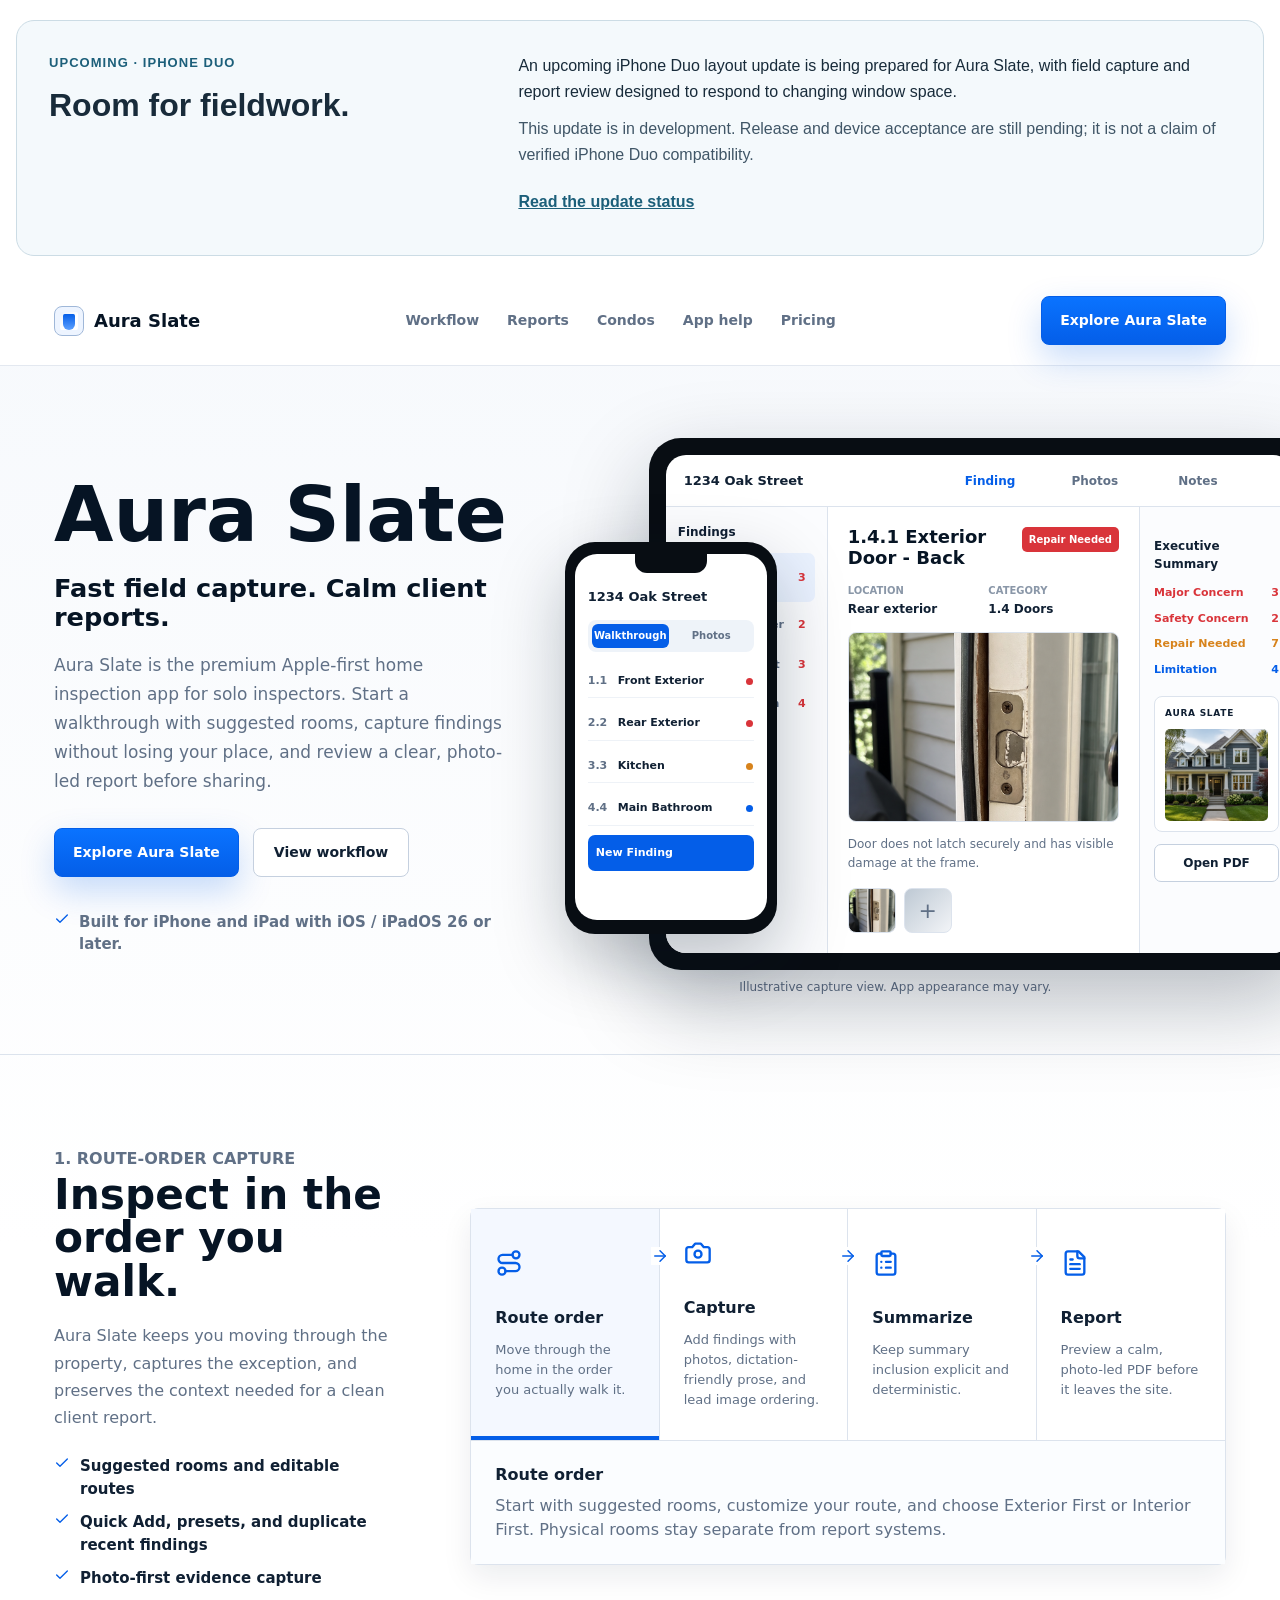
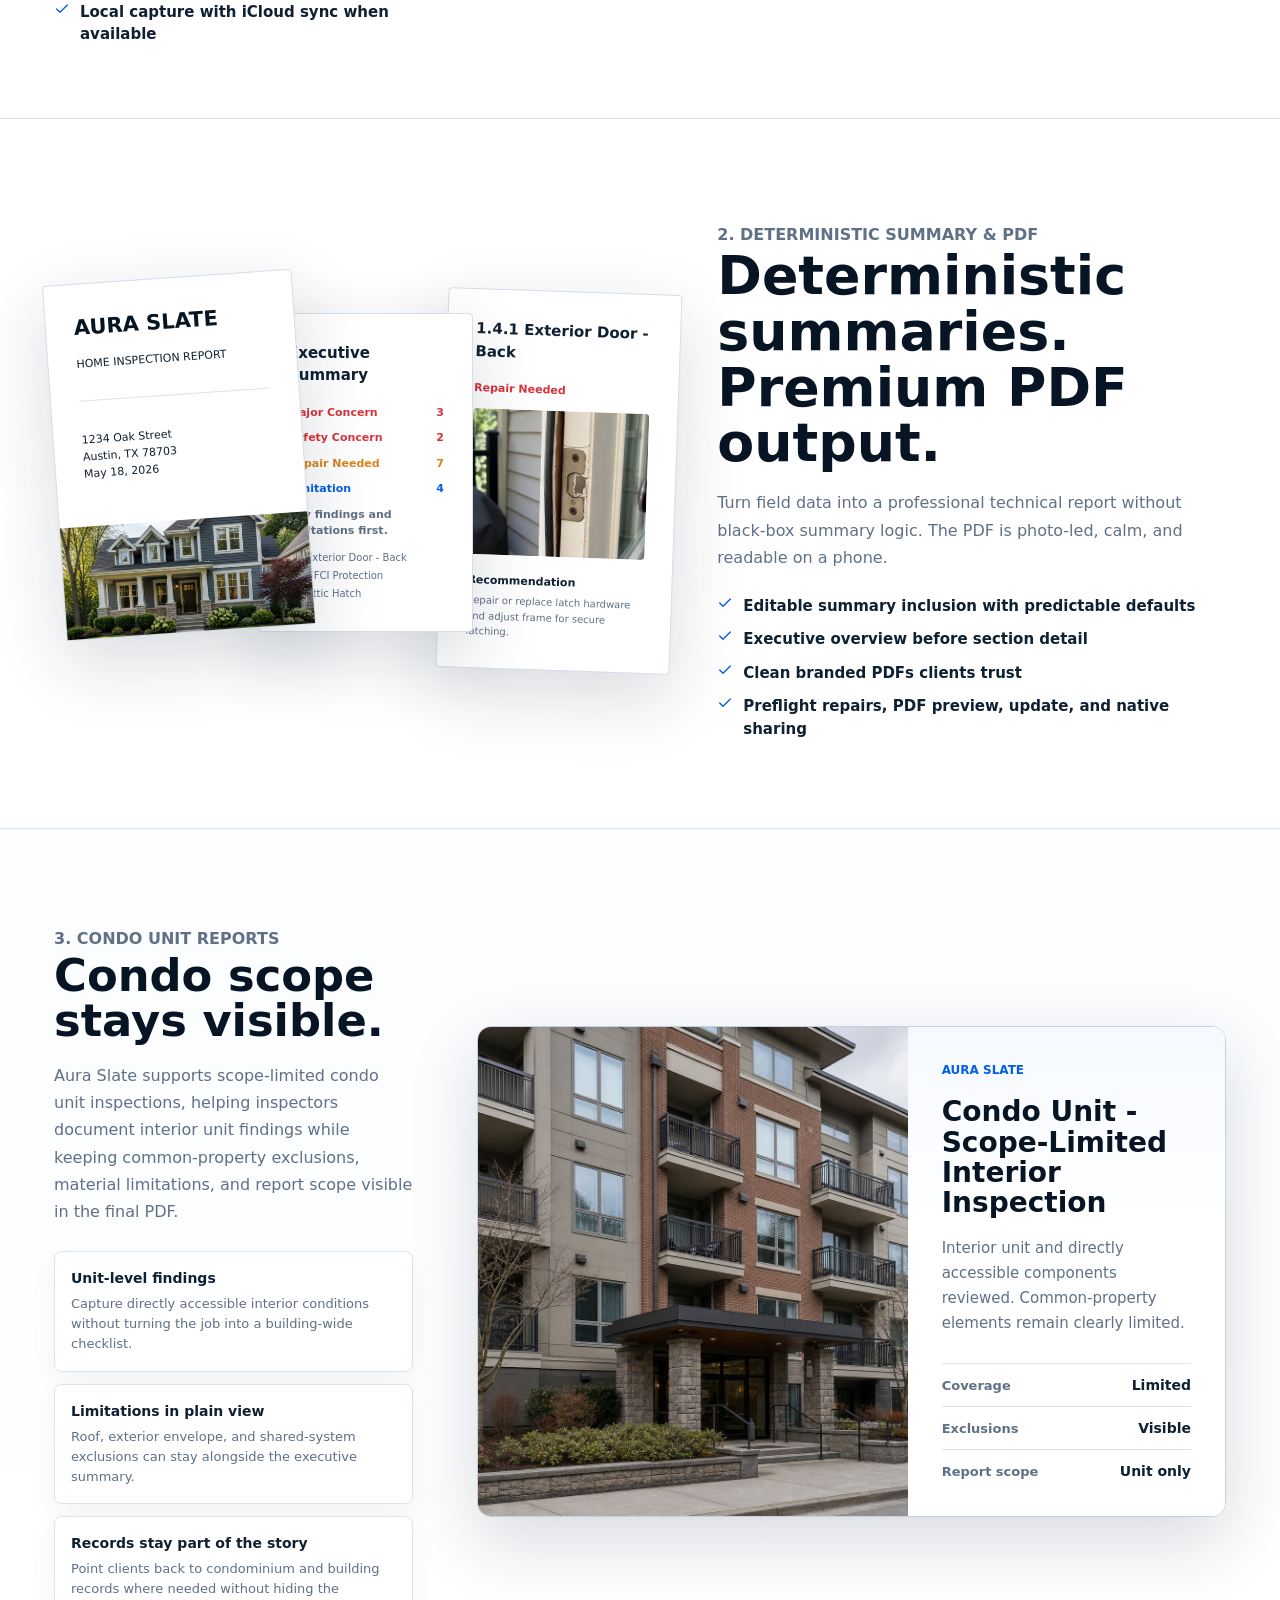
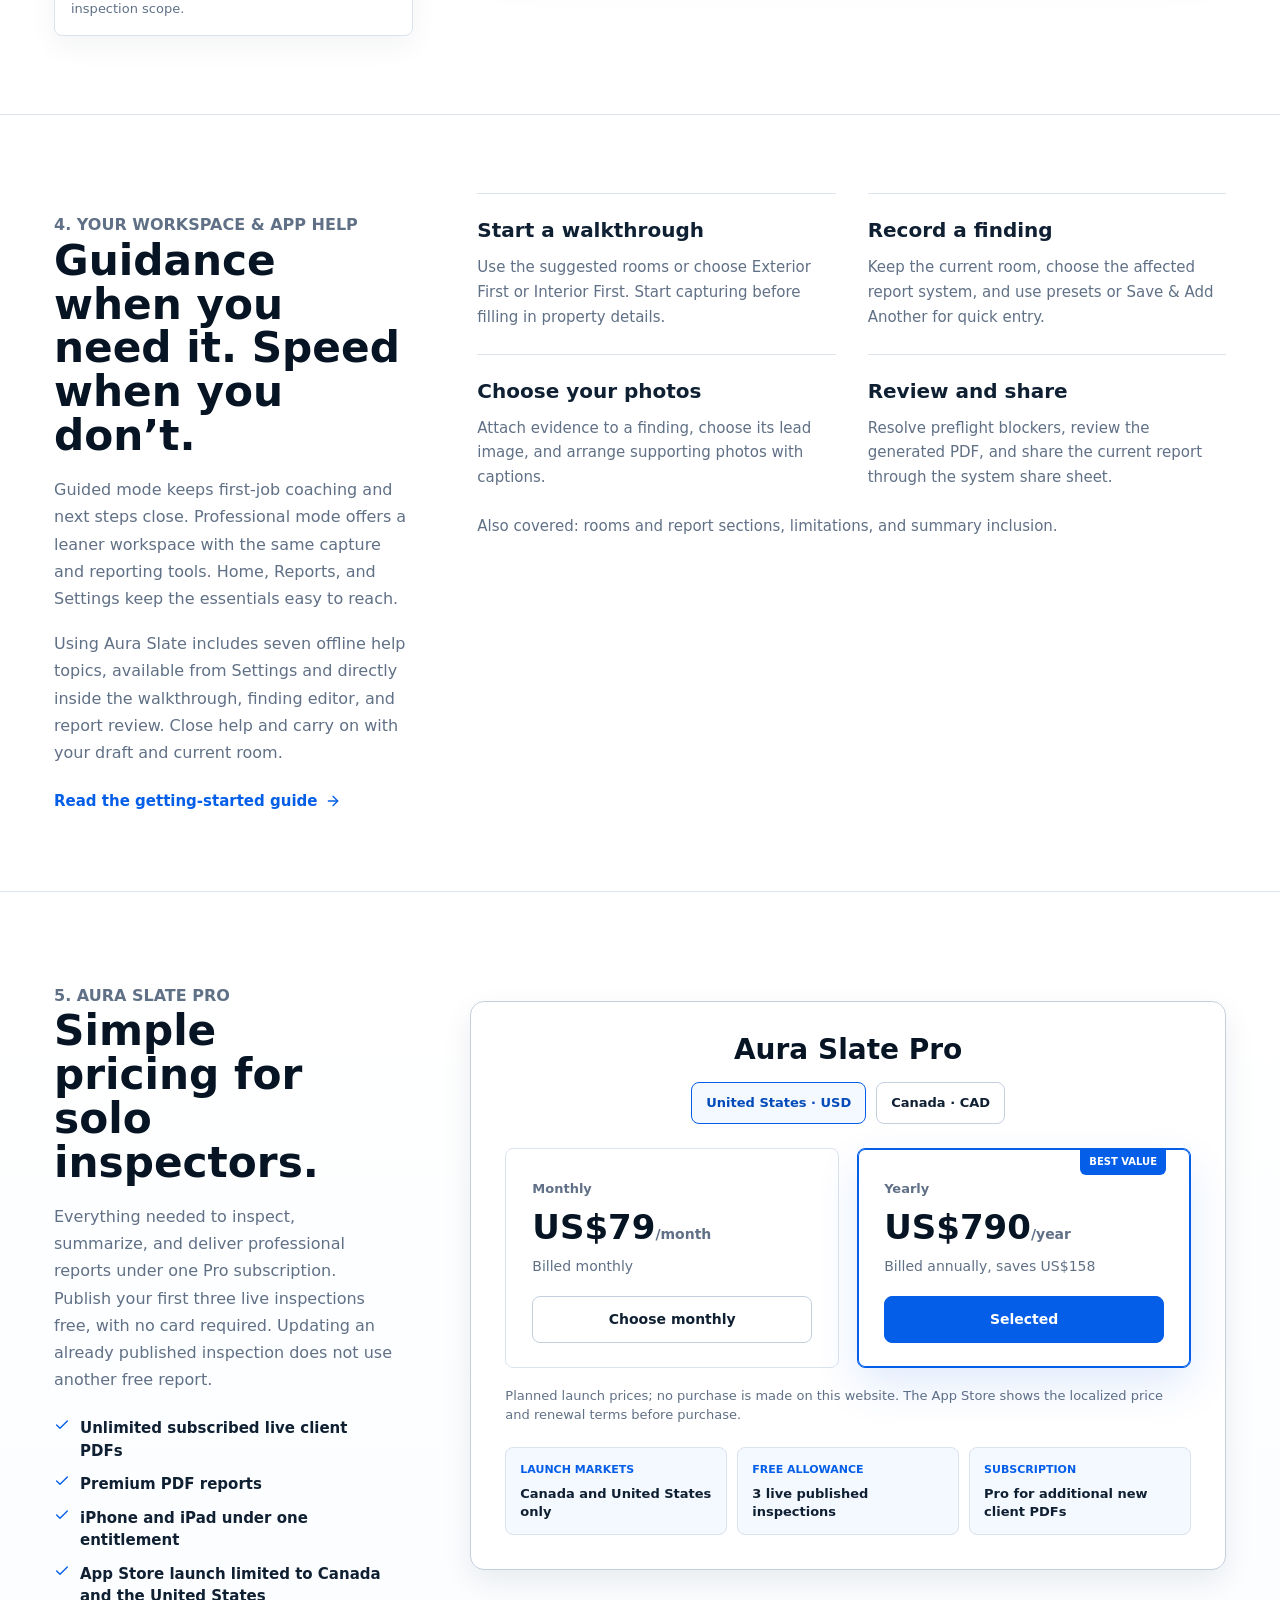
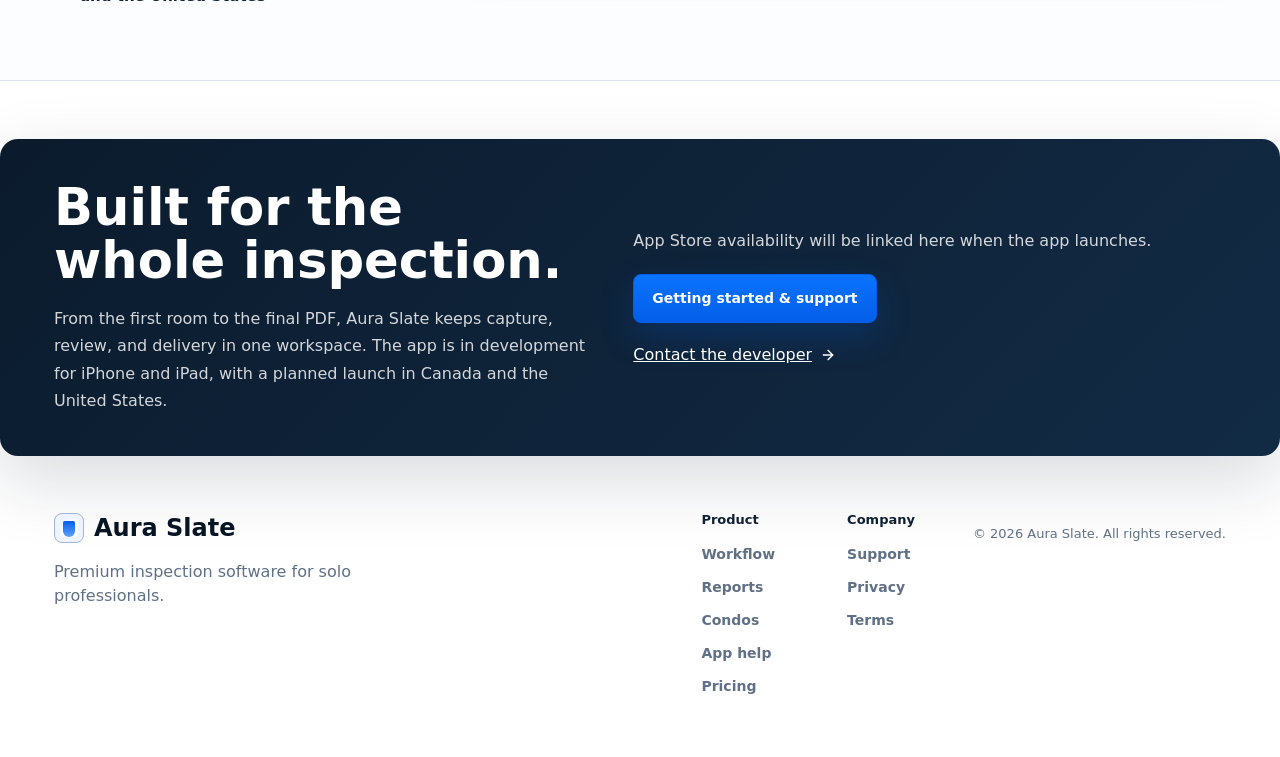
==== commit b42979b9: "docs(website): preview upcoming iPhone Duo layout update" ====
--- a/index.html
+++ b/index.html
@@ -23,8 +23,20 @@
     <title>Aura Slate | Field Capture and Client Reports</title>
     <script type="module" crossorigin src="./assets/index-BN5DWXLH.js"></script>
     <link rel="stylesheet" crossorigin href="./assets/index-DhAiveDT.css">
+    <link rel="stylesheet" href="./duo.css">
   </head>
   <body>
+    <aside class="duo-update" id="iphone-duo" aria-labelledby="duo-title">
+      <div>
+        <p class="duo-eyebrow">Upcoming · iPhone Duo</p>
+        <h2 id="duo-title">Room for fieldwork.</h2>
+      </div>
+      <div>
+        <p>An upcoming iPhone Duo layout update is being prepared for Aura Slate, with field capture and report review designed to respond to changing window space.</p>
+        <p class="duo-status">This update is in development. Release and device acceptance are still pending; it is not a claim of verified iPhone Duo compatibility.</p>
+        <a href="./support/#iphone-duo">Read the update status</a>
+      </div>
+    </aside>
     <div id="root"></div>
   </body>
 </html>
--- a/duo.css
+++ b/duo.css
@@ -0,0 +1,25 @@
+/* Standalone upcoming notice; compiled app assets remain unchanged. */
+.duo-update {
+  box-sizing: border-box;
+  width: min(calc(100% - 32px), 1280px);
+  margin: 20px auto;
+  padding: clamp(20px, 3vw, 32px);
+  display: grid;
+  grid-template-columns: minmax(0, 1fr) minmax(0, 1.6fr);
+  gap: 24px;
+  border: 1px solid #ccdce5;
+  border-radius: 18px;
+  background: #f4f9fc;
+  color: #182b3a;
+  font: 16px/1.6 -apple-system, BlinkMacSystemFont, "Segoe UI", sans-serif;
+  overflow-wrap: anywhere;
+}
+.duo-update .duo-eyebrow { color: #1c5f7a; font-size: 13px; font-weight: 750; letter-spacing: .08em; text-transform: uppercase; }
+.duo-update h2 { margin: 0; color: #182b3a; font-size: clamp(24px, 3vw, 32px); line-height: 1.2; }
+.duo-update p { margin: 0 0 12px; }
+.duo-update .duo-status { color: #405667; }
+.duo-update a { display: inline-flex; align-items: center; min-height: 44px; color: #1c5f7a; font-weight: 700; }
+.duo-update a:focus-visible { outline: 3px solid #a05800; outline-offset: 4px; }
+@media (max-width: 720px) {
+  .duo-update { grid-template-columns: minmax(0, 1fr); }
+}
